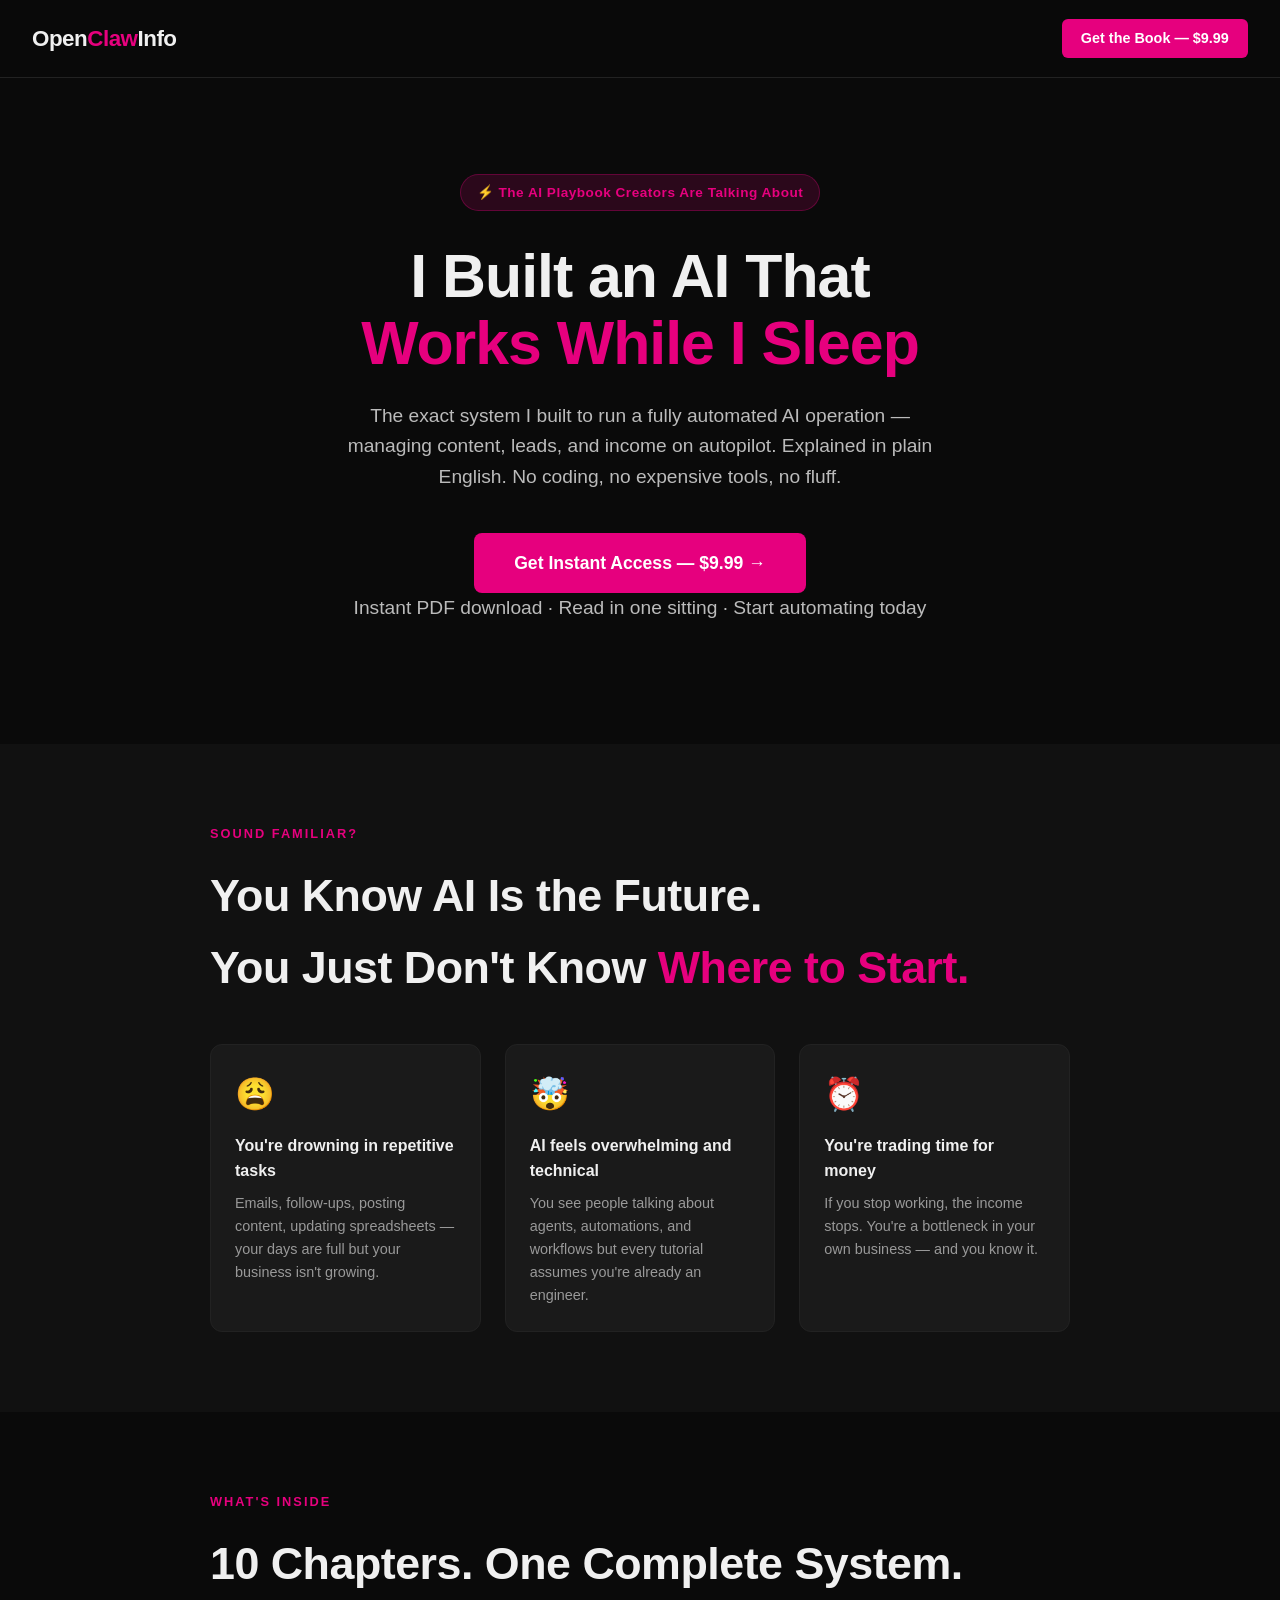
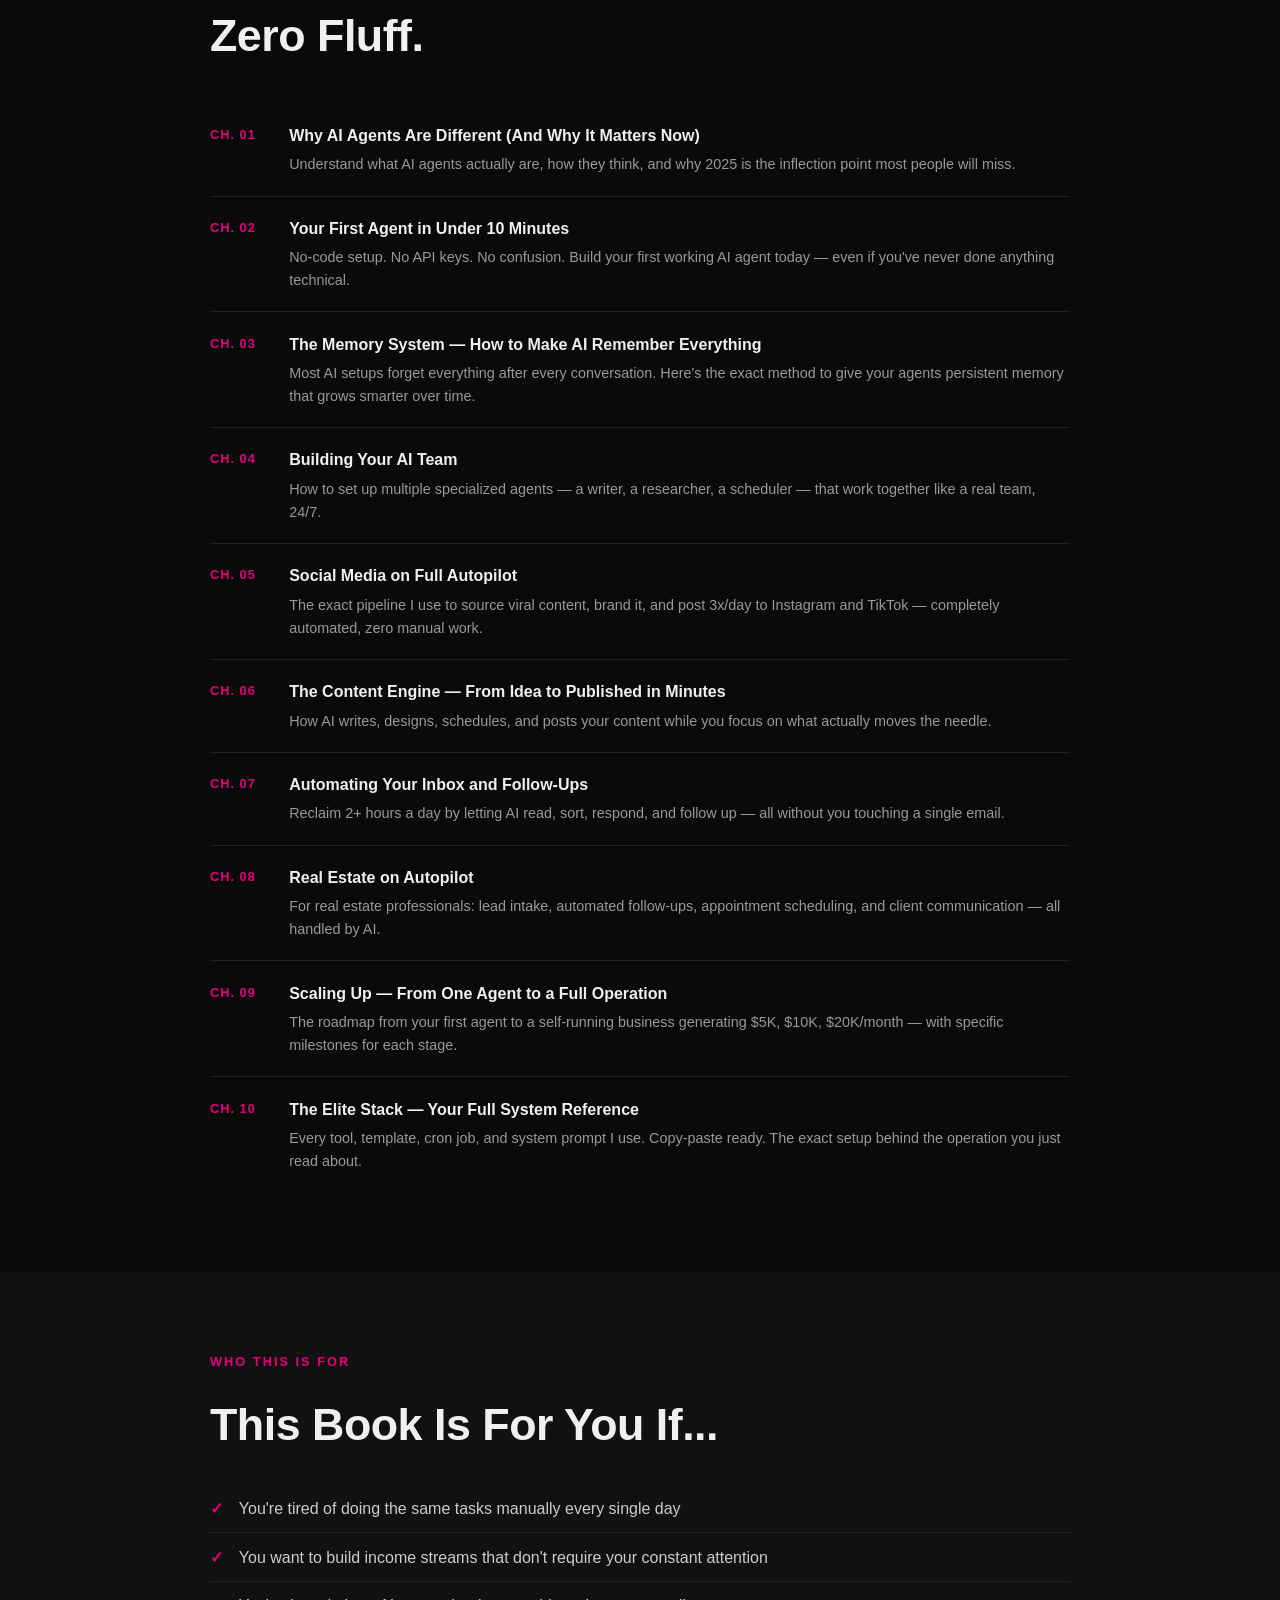
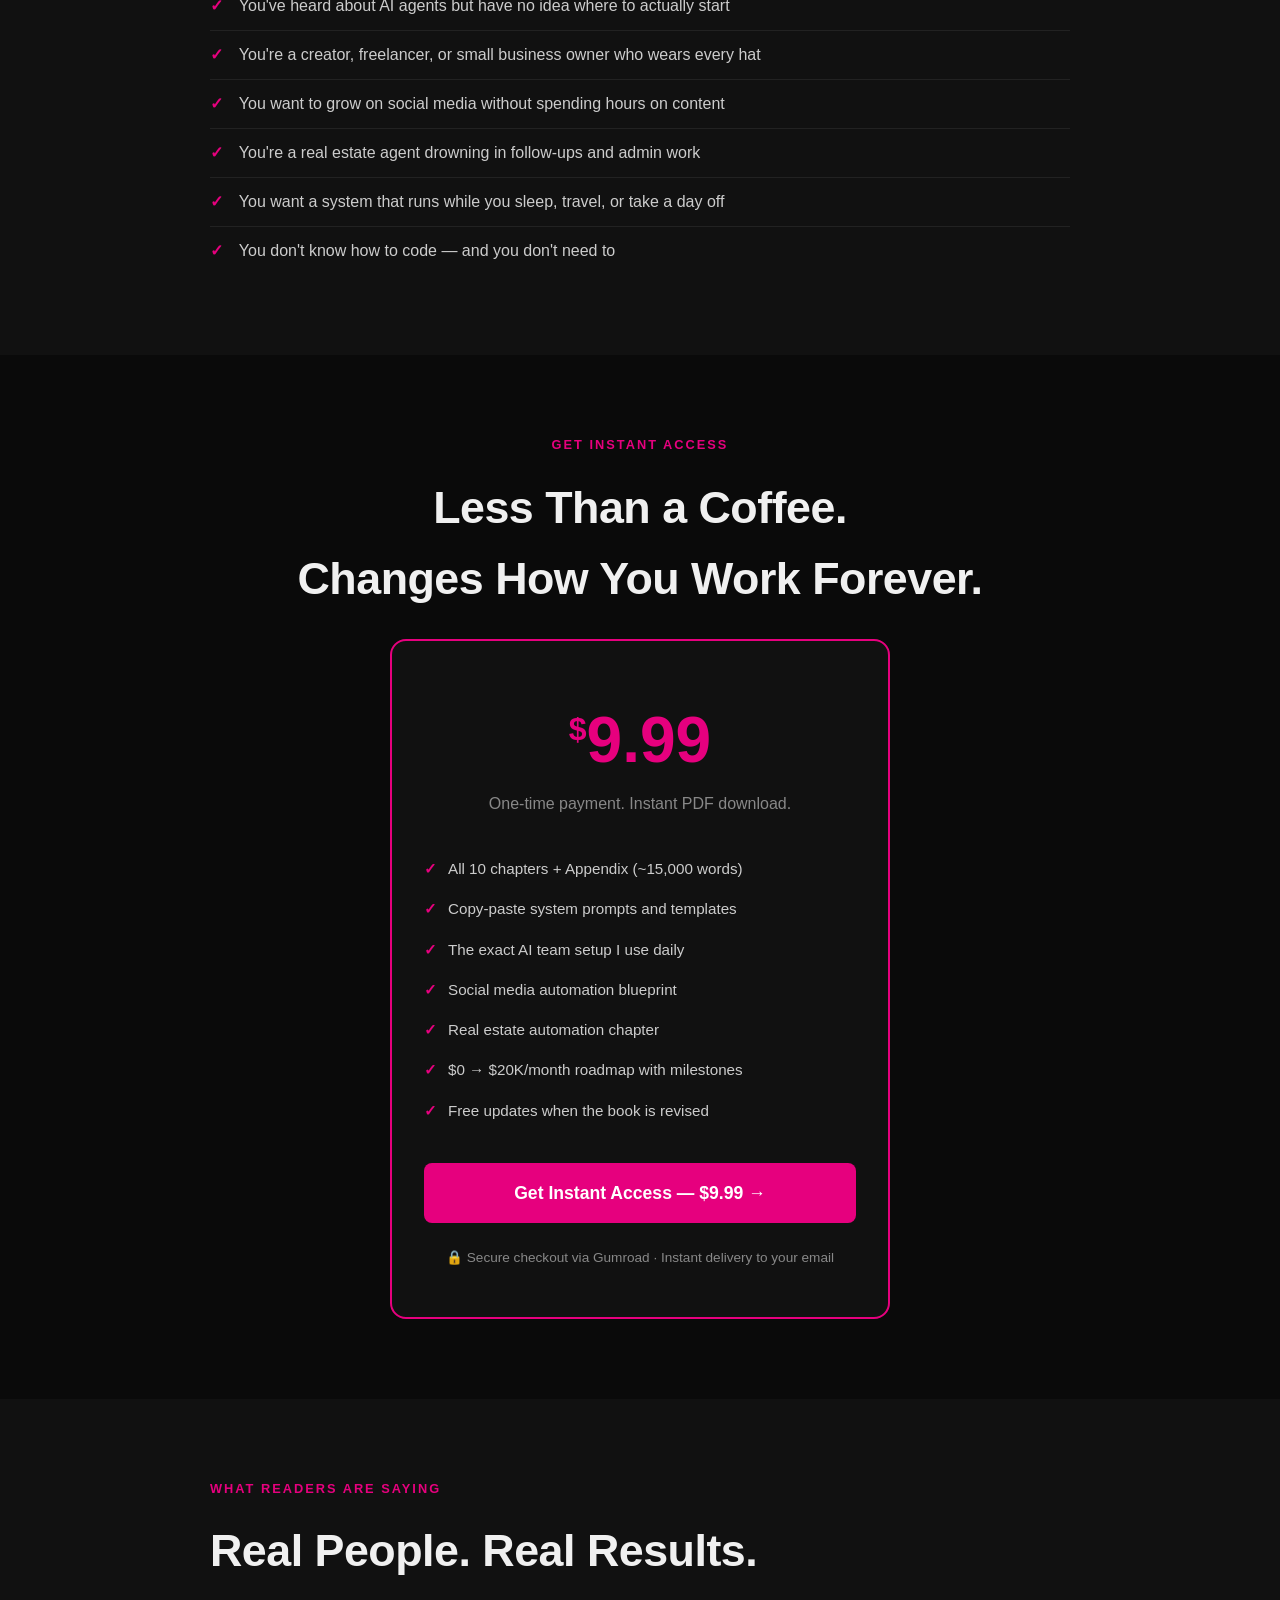
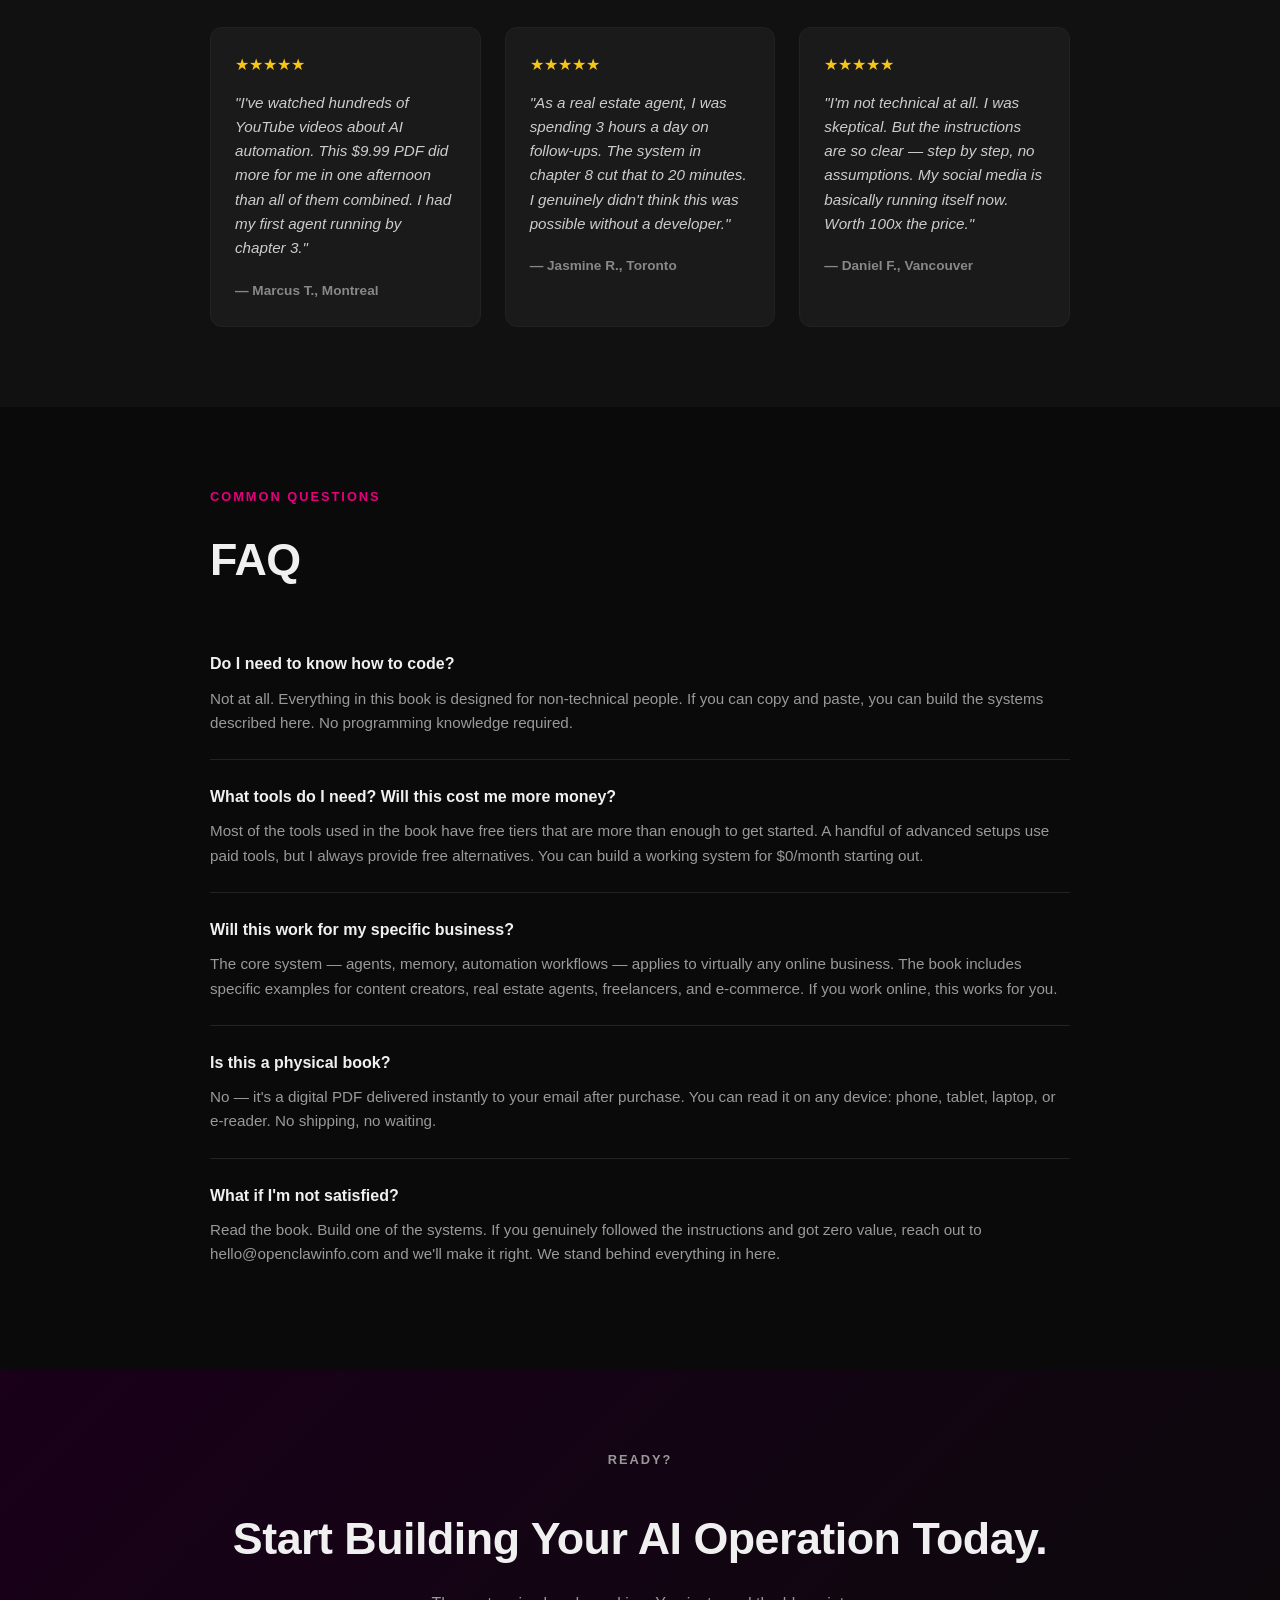
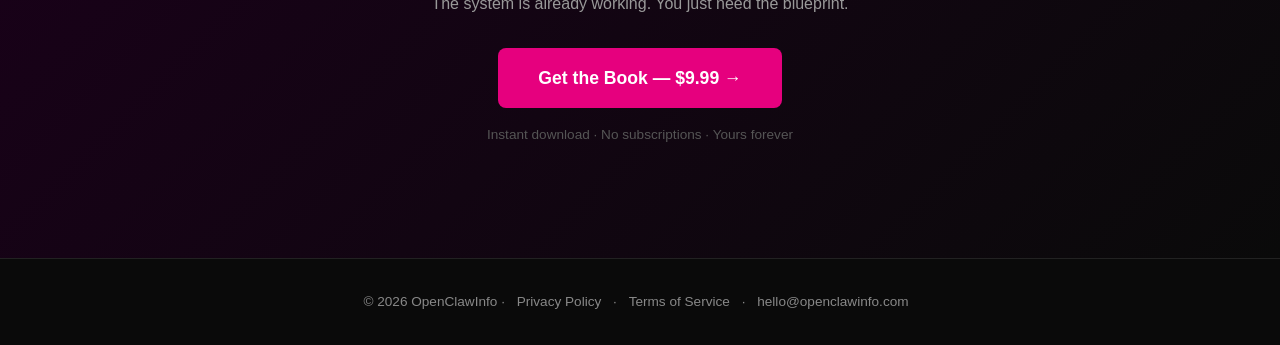
==== index.html @ 5b7d2b3d "Initial website launch — openclawinfo.app" ====
<!DOCTYPE html>
<html lang="en">
<head>
  <meta charset="UTF-8">
  <meta name="viewport" content="width=device-width, initial-scale=1.0">
  <title>I Built an AI That Works While I Sleep | OpenClawInfo</title>
  <meta name="description" content="The exact AI automation system I use to run a fully autonomous operation — explained in plain English. No coding required. $9.99.">
  <link rel="stylesheet" href="styles.css">
</head>
<body>

<!-- NAV -->
<nav>
  <div class="logo">Open<span>Claw</span>Info</div>
  <a href="https://openclawinfo.gumroad.com/l/aibook" class="nav-cta">Get the Book — $9.99</a>
</nav>

<!-- HERO -->
<section class="hero" style="padding-top:6rem;padding-bottom:5rem;max-width:800px;margin:0 auto;text-align:center;">
  <div class="hero-badge">⚡ The AI Playbook Creators Are Talking About</div>
  <h1>I Built an AI That<br><em>Works While I Sleep</em></h1>
  <p>The exact system I built to run a fully automated AI operation — managing content, leads, and income on autopilot. Explained in plain English. No coding, no expensive tools, no fluff.</p>
  <a href="https://openclawinfo.gumroad.com/l/aibook" class="cta-button">Get Instant Access — $9.99 →</a>
  <p class="hero-sub">Instant PDF download · Read in one sitting · Start automating today</p>
</section>

<!-- PAIN POINTS -->
<section class="pain">
  <div class="container">
    <p class="section-label">Sound Familiar?</p>
    <h2>You Know AI Is the Future.<br>You Just Don't Know <em style="color:var(--magenta);font-style:normal;">Where to Start.</em></h2>
    <div class="pain-grid">
      <div class="pain-card">
        <div class="icon">😩</div>
        <h3>You're drowning in repetitive tasks</h3>
        <p>Emails, follow-ups, posting content, updating spreadsheets — your days are full but your business isn't growing.</p>
      </div>
      <div class="pain-card">
        <div class="icon">🤯</div>
        <h3>AI feels overwhelming and technical</h3>
        <p>You see people talking about agents, automations, and workflows but every tutorial assumes you're already an engineer.</p>
      </div>
      <div class="pain-card">
        <div class="icon">⏰</div>
        <h3>You're trading time for money</h3>
        <p>If you stop working, the income stops. You're a bottleneck in your own business — and you know it.</p>
      </div>
    </div>
  </div>
</section>

<!-- WHAT'S INSIDE -->
<section>
  <div class="container">
    <p class="section-label">What's Inside</p>
    <h2>10 Chapters. One Complete System.<br>Zero Fluff.</h2>
    <div class="chapters-list">
      <div class="chapter">
        <span class="chapter-num">CH. 01</span>
        <div>
          <h3>Why AI Agents Are Different (And Why It Matters Now)</h3>
          <p>Understand what AI agents actually are, how they think, and why 2025 is the inflection point most people will miss.</p>
        </div>
      </div>
      <div class="chapter">
        <span class="chapter-num">CH. 02</span>
        <div>
          <h3>Your First Agent in Under 10 Minutes</h3>
          <p>No-code setup. No API keys. No confusion. Build your first working AI agent today — even if you've never done anything technical.</p>
        </div>
      </div>
      <div class="chapter">
        <span class="chapter-num">CH. 03</span>
        <div>
          <h3>The Memory System — How to Make AI Remember Everything</h3>
          <p>Most AI setups forget everything after every conversation. Here's the exact method to give your agents persistent memory that grows smarter over time.</p>
        </div>
      </div>
      <div class="chapter">
        <span class="chapter-num">CH. 04</span>
        <div>
          <h3>Building Your AI Team</h3>
          <p>How to set up multiple specialized agents — a writer, a researcher, a scheduler — that work together like a real team, 24/7.</p>
        </div>
      </div>
      <div class="chapter">
        <span class="chapter-num">CH. 05</span>
        <div>
          <h3>Social Media on Full Autopilot</h3>
          <p>The exact pipeline I use to source viral content, brand it, and post 3x/day to Instagram and TikTok — completely automated, zero manual work.</p>
        </div>
      </div>
      <div class="chapter">
        <span class="chapter-num">CH. 06</span>
        <div>
          <h3>The Content Engine — From Idea to Published in Minutes</h3>
          <p>How AI writes, designs, schedules, and posts your content while you focus on what actually moves the needle.</p>
        </div>
      </div>
      <div class="chapter">
        <span class="chapter-num">CH. 07</span>
        <div>
          <h3>Automating Your Inbox and Follow-Ups</h3>
          <p>Reclaim 2+ hours a day by letting AI read, sort, respond, and follow up — all without you touching a single email.</p>
        </div>
      </div>
      <div class="chapter">
        <span class="chapter-num">CH. 08</span>
        <div>
          <h3>Real Estate on Autopilot</h3>
          <p>For real estate professionals: lead intake, automated follow-ups, appointment scheduling, and client communication — all handled by AI.</p>
        </div>
      </div>
      <div class="chapter">
        <span class="chapter-num">CH. 09</span>
        <div>
          <h3>Scaling Up — From One Agent to a Full Operation</h3>
          <p>The roadmap from your first agent to a self-running business generating $5K, $10K, $20K/month — with specific milestones for each stage.</p>
        </div>
      </div>
      <div class="chapter">
        <span class="chapter-num">CH. 10</span>
        <div>
          <h3>The Elite Stack — Your Full System Reference</h3>
          <p>Every tool, template, cron job, and system prompt I use. Copy-paste ready. The exact setup behind the operation you just read about.</p>
        </div>
      </div>
    </div>
  </div>
</section>

<!-- FOR WHO -->
<section class="for-who">
  <div class="container">
    <p class="section-label">Who This Is For</p>
    <h2>This Book Is For You If...</h2>
    <ul class="for-list">
      <li>You're tired of doing the same tasks manually every single day</li>
      <li>You want to build income streams that don't require your constant attention</li>
      <li>You've heard about AI agents but have no idea where to actually start</li>
      <li>You're a creator, freelancer, or small business owner who wears every hat</li>
      <li>You want to grow on social media without spending hours on content</li>
      <li>You're a real estate agent drowning in follow-ups and admin work</li>
      <li>You want a system that runs while you sleep, travel, or take a day off</li>
      <li>You don't know how to code — and you don't need to</li>
    </ul>
  </div>
</section>

<!-- PRICING -->
<section class="pricing">
  <div class="container">
    <p class="section-label">Get Instant Access</p>
    <h2>Less Than a Coffee.<br>Changes How You Work Forever.</h2>
    <div class="price-card">
      <div class="price-tag"><sup>$</sup>9.99</div>
      <p class="price-sub">One-time payment. Instant PDF download.</p>
      <ul class="price-includes">
        <li>All 10 chapters + Appendix (~15,000 words)</li>
        <li>Copy-paste system prompts and templates</li>
        <li>The exact AI team setup I use daily</li>
        <li>Social media automation blueprint</li>
        <li>Real estate automation chapter</li>
        <li>$0 → $20K/month roadmap with milestones</li>
        <li>Free updates when the book is revised</li>
      </ul>
      <a href="https://openclawinfo.gumroad.com/l/aibook" class="cta-button" style="display:block;width:100%;text-align:center;">Get Instant Access — $9.99 →</a>
      <p class="guarantee">🔒 Secure checkout via Gumroad · Instant delivery to your email</p>
    </div>
  </div>
</section>

<!-- TESTIMONIALS -->
<section class="testimonials">
  <div class="container">
    <p class="section-label">What Readers Are Saying</p>
    <h2>Real People. Real Results.</h2>
    <div class="testimonials-grid">
      <div class="testimonial">
        <div class="stars">★★★★★</div>
        <blockquote>"I've watched hundreds of YouTube videos about AI automation. This $9.99 PDF did more for me in one afternoon than all of them combined. I had my first agent running by chapter 3."</blockquote>
        <cite>— Marcus T., Montreal</cite>
      </div>
      <div class="testimonial">
        <div class="stars">★★★★★</div>
        <blockquote>"As a real estate agent, I was spending 3 hours a day on follow-ups. The system in chapter 8 cut that to 20 minutes. I genuinely didn't think this was possible without a developer."</blockquote>
        <cite>— Jasmine R., Toronto</cite>
      </div>
      <div class="testimonial">
        <div class="stars">★★★★★</div>
        <blockquote>"I'm not technical at all. I was skeptical. But the instructions are so clear — step by step, no assumptions. My social media is basically running itself now. Worth 100x the price."</blockquote>
        <cite>— Daniel F., Vancouver</cite>
      </div>
    </div>
  </div>
</section>

<!-- FAQ -->
<section>
  <div class="container">
    <p class="section-label">Common Questions</p>
    <h2>FAQ</h2>
    <div class="faq-list">
      <div class="faq-item">
        <h3>Do I need to know how to code?</h3>
        <p>Not at all. Everything in this book is designed for non-technical people. If you can copy and paste, you can build the systems described here. No programming knowledge required.</p>
      </div>
      <div class="faq-item">
        <h3>What tools do I need? Will this cost me more money?</h3>
        <p>Most of the tools used in the book have free tiers that are more than enough to get started. A handful of advanced setups use paid tools, but I always provide free alternatives. You can build a working system for $0/month starting out.</p>
      </div>
      <div class="faq-item">
        <h3>Will this work for my specific business?</h3>
        <p>The core system — agents, memory, automation workflows — applies to virtually any online business. The book includes specific examples for content creators, real estate agents, freelancers, and e-commerce. If you work online, this works for you.</p>
      </div>
      <div class="faq-item">
        <h3>Is this a physical book?</h3>
        <p>No — it's a digital PDF delivered instantly to your email after purchase. You can read it on any device: phone, tablet, laptop, or e-reader. No shipping, no waiting.</p>
      </div>
      <div class="faq-item">
        <h3>What if I'm not satisfied?</h3>
        <p>Read the book. Build one of the systems. If you genuinely followed the instructions and got zero value, reach out to hello@openclawinfo.com and we'll make it right. We stand behind everything in here.</p>
      </div>
    </div>
  </div>
</section>

<!-- CTA BOTTOM -->
<section class="cta-bottom">
  <div class="container">
    <p class="section-label">Ready?</p>
    <h2>Start Building Your AI Operation Today.</h2>
    <p>The system is already working. You just need the blueprint.</p>
    <a href="https://openclawinfo.gumroad.com/l/aibook" class="cta-button">Get the Book — $9.99 →</a>
    <p style="margin-top:1rem;font-size:0.85rem;color:#555;">Instant download · No subscriptions · Yours forever</p>
  </div>
</section>

<!-- FOOTER -->
<footer>
  <p>© 2026 OpenClawInfo · <a href="privacy.html">Privacy Policy</a> · <a href="terms.html">Terms of Service</a> · <a href="mailto:hello@openclawinfo.com">hello@openclawinfo.com</a></p>
</footer>

</body>
</html>
---- styles.css ----
* { margin: 0; padding: 0; box-sizing: border-box; }

:root {
  --magenta: #E6007E;
  --magenta-dark: #c0006a;
  --bg: #0a0a0a;
  --bg2: #111111;
  --bg3: #1a1a1a;
  --text: #f0f0f0;
  --muted: #888;
  --border: #222;
}

body {
  font-family: -apple-system, BlinkMacSystemFont, 'Inter', 'Segoe UI', sans-serif;
  background: var(--bg);
  color: var(--text);
  line-height: 1.6;
}

a { color: var(--magenta); text-decoration: none; }
a:hover { text-decoration: underline; }

/* NAV */
nav {
  display: flex;
  align-items: center;
  justify-content: space-between;
  padding: 1.2rem 2rem;
  border-bottom: 1px solid var(--border);
  position: sticky;
  top: 0;
  background: rgba(10,10,10,0.95);
  backdrop-filter: blur(10px);
  z-index: 100;
}
.logo { font-size: 1.4rem; font-weight: 800; color: var(--text); letter-spacing: -0.5px; }
.logo span { color: var(--magenta); }
.nav-cta {
  background: var(--magenta);
  color: white;
  padding: 0.5rem 1.2rem;
  border-radius: 6px;
  font-weight: 600;
  font-size: 0.9rem;
}
.nav-cta:hover { background: var(--magenta-dark); text-decoration: none; }

/* HERO */
.hero {
  text-align: center;
  padding: 6rem 2rem 5rem;
  max-width: 800px;
  margin: 0 auto;
}
.hero-badge {
  display: inline-block;
  background: rgba(230,0,126,0.15);
  border: 1px solid rgba(230,0,126,0.3);
  color: var(--magenta);
  padding: 0.4rem 1rem;
  border-radius: 100px;
  font-size: 0.85rem;
  font-weight: 600;
  margin-bottom: 2rem;
  letter-spacing: 0.5px;
}
.hero h1 {
  font-size: clamp(2.2rem, 5vw, 3.8rem);
  font-weight: 900;
  line-height: 1.1;
  margin-bottom: 1.5rem;
  letter-spacing: -1px;
}
.hero h1 em { color: var(--magenta); font-style: normal; }
.hero p {
  font-size: 1.2rem;
  color: #bbb;
  max-width: 600px;
  margin: 0 auto 2.5rem;
}
.cta-button {
  display: inline-block;
  background: var(--magenta);
  color: white;
  padding: 1rem 2.5rem;
  border-radius: 8px;
  font-size: 1.1rem;
  font-weight: 700;
  transition: background 0.2s, transform 0.1s;
}
.cta-button:hover { background: var(--magenta-dark); text-decoration: none; transform: translateY(-1px); }
.hero-sub { margin-top: 1rem; font-size: 0.85rem; color: var(--muted); }

/* SECTIONS */
section { padding: 5rem 2rem; }
.container { max-width: 860px; margin: 0 auto; }
.section-label {
  font-size: 0.8rem;
  font-weight: 700;
  letter-spacing: 2px;
  text-transform: uppercase;
  color: var(--magenta);
  margin-bottom: 1rem;
}
h2 {
  font-size: clamp(1.8rem, 4vw, 2.8rem);
  font-weight: 800;
  letter-spacing: -0.5px;
  margin-bottom: 1.5rem;
}
.muted { color: #999; }

/* PAIN POINTS */
.pain { background: var(--bg2); }
.pain-grid {
  display: grid;
  grid-template-columns: repeat(auto-fit, minmax(240px, 1fr));
  gap: 1.5rem;
  margin-top: 2.5rem;
}
.pain-card {
  background: var(--bg3);
  border: 1px solid var(--border);
  border-radius: 12px;
  padding: 1.5rem;
}
.pain-card .icon { font-size: 2rem; margin-bottom: 0.8rem; }
.pain-card h3 { font-size: 1rem; font-weight: 700; margin-bottom: 0.5rem; }
.pain-card p { font-size: 0.9rem; color: #999; }

/* CHAPTERS */
.chapters-list { margin-top: 2rem; }
.chapter {
  display: flex;
  gap: 1.2rem;
  padding: 1.2rem 0;
  border-bottom: 1px solid var(--border);
  align-items: flex-start;
}
.chapter:last-child { border-bottom: none; }
.chapter-num {
  font-size: 0.8rem;
  font-weight: 800;
  color: var(--magenta);
  min-width: 60px;
  padding-top: 2px;
  letter-spacing: 1px;
}
.chapter h3 { font-size: 1rem; font-weight: 700; margin-bottom: 0.3rem; }
.chapter p { font-size: 0.9rem; color: #999; }

/* FOR WHO */
.for-who { background: var(--bg2); }
.for-list { list-style: none; margin-top: 1.5rem; }
.for-list li {
  padding: 0.7rem 0;
  padding-left: 1.8rem;
  position: relative;
  color: #ccc;
  border-bottom: 1px solid var(--border);
}
.for-list li:last-child { border-bottom: none; }
.for-list li::before {
  content: "✓";
  position: absolute;
  left: 0;
  color: var(--magenta);
  font-weight: 800;
}

/* PRICING */
.pricing { text-align: center; }
.price-card {
  background: var(--bg2);
  border: 2px solid var(--magenta);
  border-radius: 16px;
  padding: 3rem 2rem;
  max-width: 500px;
  margin: 0 auto;
}
.price-tag { font-size: 4rem; font-weight: 900; color: var(--magenta); }
.price-tag sup { font-size: 2rem; vertical-align: super; }
.price-sub { color: var(--muted); margin-bottom: 2rem; }
.price-includes { list-style: none; margin-bottom: 2rem; text-align: left; }
.price-includes li {
  padding: 0.5rem 0;
  padding-left: 1.5rem;
  position: relative;
  color: #ccc;
  font-size: 0.95rem;
}
.price-includes li::before { content: "✓"; position: absolute; left: 0; color: var(--magenta); font-weight: 800; }
.guarantee { margin-top: 1.5rem; font-size: 0.85rem; color: var(--muted); }

/* TESTIMONIALS */
.testimonials { background: var(--bg2); }
.testimonials-grid {
  display: grid;
  grid-template-columns: repeat(auto-fit, minmax(240px, 1fr));
  gap: 1.5rem;
  margin-top: 2.5rem;
}
.testimonial {
  background: var(--bg3);
  border: 1px solid var(--border);
  border-radius: 12px;
  padding: 1.5rem;
}
.stars { color: #f5c518; margin-bottom: 0.8rem; font-size: 1rem; }
.testimonial blockquote { font-size: 0.95rem; color: #ccc; margin-bottom: 1rem; font-style: italic; }
.testimonial cite { font-size: 0.85rem; color: var(--muted); font-style: normal; font-weight: 600; }

/* FAQ */
.faq-list { margin-top: 2rem; }
.faq-item { border-bottom: 1px solid var(--border); padding: 1.5rem 0; }
.faq-item:last-child { border-bottom: none; }
.faq-item h3 { font-size: 1rem; font-weight: 700; margin-bottom: 0.6rem; }
.faq-item p { font-size: 0.95rem; color: #999; }

/* CTA BOTTOM */
.cta-bottom { text-align: center; background: linear-gradient(135deg, #1a001a 0%, #0a0a0a 100%); }
.cta-bottom h2 { margin-bottom: 1rem; }
.cta-bottom p { color: #999; margin-bottom: 2rem; }

/* FOOTER */
footer {
  background: var(--bg);
  border-top: 1px solid var(--border);
  padding: 2rem;
  text-align: center;
  font-size: 0.85rem;
  color: var(--muted);
}
footer a { color: var(--muted); margin: 0 0.5rem; }
footer a:hover { color: var(--magenta); }

/* POLICY PAGES */
.policy-content {
  max-width: 760px;
  margin: 0 auto;
  padding: 4rem 2rem;
}
.policy-content h1 { font-size: 2rem; margin-bottom: 0.5rem; }
.policy-content .date { color: var(--muted); margin-bottom: 3rem; }
.policy-content h2 { font-size: 1.2rem; margin: 2rem 0 0.8rem; }
.policy-content p, .policy-content li { color: #bbb; margin-bottom: 0.8rem; font-size: 0.95rem; }
.policy-content ul { padding-left: 1.5rem; }

/* RESPONSIVE */
@media (max-width: 600px) {
  nav { padding: 1rem; }
  .hero { padding: 4rem 1.5rem 3rem; }
  section { padding: 3.5rem 1.5rem; }
  .price-tag { font-size: 3rem; }
}
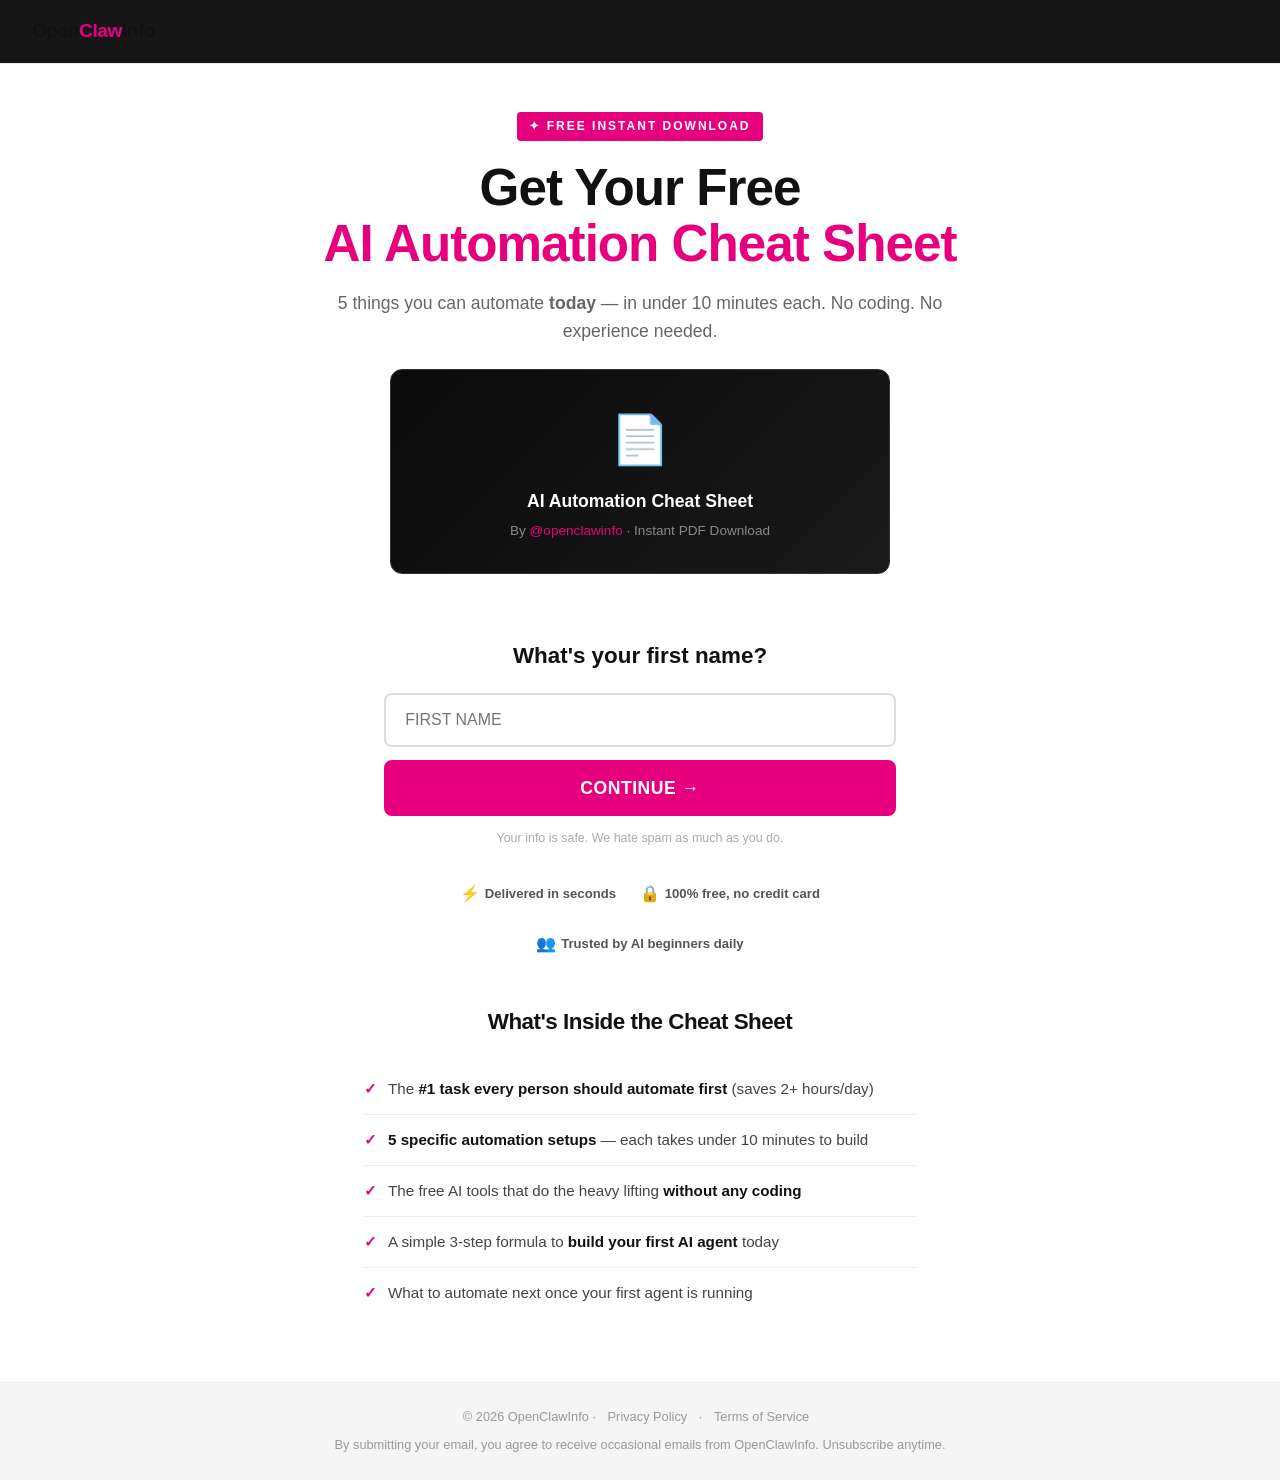
==== commit 9317e5b0: "Add lead funnel: free cheat sheet → upsell to .99 book" ====
--- a/index.html
+++ b/index.html
@@ -3,243 +3,172 @@
 <head>
   <meta charset="UTF-8">
   <meta name="viewport" content="width=device-width, initial-scale=1.0">
-  <title>I Built an AI That Works While I Sleep | OpenClawInfo</title>
-  <meta name="description" content="The exact AI automation system I use to run a fully autonomous operation — explained in plain English. No coding required. $9.99.">
+  <title>Get Your Free AI Automation Cheat Sheet | OpenClawInfo</title>
+  <meta name="description" content="5 things you can automate today in under 10 minutes each. Free instant download.">
   <link rel="stylesheet" href="styles.css">
+  <style>
+    body { background: #fff; color: #111; font-family: -apple-system, BlinkMacSystemFont, 'Inter', sans-serif; }
+    .funnel-nav { padding: 1rem 2rem; border-bottom: 1px solid #eee; text-align: center; }
+    .funnel-nav .logo { font-size: 1.2rem; font-weight: 800; color: #111; letter-spacing: -0.5px; }
+    .funnel-nav .logo span { color: #E6007E; }
+
+    .funnel-hero { text-align: center; padding: 3rem 1.5rem 1rem; max-width: 700px; margin: 0 auto; }
+    .free-badge { display: inline-block; background: #E6007E; color: white; font-size: 0.75rem; font-weight: 800; letter-spacing: 2px; padding: 0.3rem 0.8rem; border-radius: 4px; margin-bottom: 1.2rem; text-transform: uppercase; }
+    .funnel-hero h1 { font-size: clamp(2rem, 5vw, 3.2rem); font-weight: 900; line-height: 1.1; letter-spacing: -1px; margin-bottom: 1rem; color: #111; }
+    .funnel-hero h1 em { color: #E6007E; font-style: normal; }
+    .product-preview { margin: 1.5rem auto; max-width: 500px; }
+    .product-img { background: linear-gradient(135deg, #0a0a0a 0%, #1a1a1a 100%); border-radius: 12px; padding: 2rem; text-align: center; border: 1px solid #333; }
+    .product-img .doc-icon { font-size: 3rem; margin-bottom: 0.5rem; }
+    .product-img h3 { color: #fff; font-size: 1.1rem; font-weight: 800; margin-bottom: 0.3rem; }
+    .product-img p { color: #888; font-size: 0.85rem; }
+    .product-img .magenta { color: #E6007E; }
+
+    /* FORM */
+    .funnel-form { max-width: 560px; margin: 1.5rem auto 0; padding: 0 1.5rem; }
+    .step { display: none; }
+    .step.active { display: block; }
+    .step-label { font-size: 1.4rem; font-weight: 700; text-align: center; margin-bottom: 1.2rem; color: #111; }
+    .step-label strong { color: #111; }
+    .form-input {
+      width: 100%; padding: 1rem 1.2rem; font-size: 1rem; border: 2px solid #ddd;
+      border-radius: 8px; outline: none; box-sizing: border-box; margin-bottom: 0.8rem;
+      transition: border-color 0.2s; font-family: inherit;
+    }
+    .form-input:focus { border-color: #E6007E; }
+    .form-btn {
+      width: 100%; padding: 1.1rem; background: #E6007E; color: white; font-size: 1.1rem;
+      font-weight: 800; border: none; border-radius: 8px; cursor: pointer; letter-spacing: 0.5px;
+      text-transform: uppercase; transition: background 0.2s, transform 0.1s;
+    }
+    .form-btn:hover { background: #c0006a; transform: translateY(-1px); }
+    .form-sub { text-align: center; font-size: 0.78rem; color: #aaa; margin-top: 0.8rem; }
+
+    /* SOCIAL PROOF BELOW FORM */
+    .trust-row { display: flex; justify-content: center; gap: 1.5rem; margin: 2rem auto 0; flex-wrap: wrap; max-width: 500px; padding: 0 1.5rem; }
+    .trust-item { font-size: 0.82rem; font-weight: 600; color: #555; display: flex; align-items: center; gap: 0.3rem; }
+    .trust-item .icon { font-size: 1rem; }
+
+    /* WHAT'S INSIDE TEASER */
+    .teaser { max-width: 600px; margin: 3rem auto 0; padding: 0 1.5rem 4rem; }
+    .teaser h2 { font-size: 1.4rem; font-weight: 800; text-align: center; margin-bottom: 1.5rem; }
+    .teaser-list { list-style: none; padding: 0; }
+    .teaser-list li { padding: 0.8rem 0; border-bottom: 1px solid #eee; font-size: 0.95rem; color: #444; padding-left: 1.5rem; position: relative; }
+    .teaser-list li:last-child { border-bottom: none; }
+    .teaser-list li::before { content: "✓"; position: absolute; left: 0; color: #E6007E; font-weight: 800; }
+    .teaser-list li strong { color: #111; }
+
+    footer { background: #f5f5f5; padding: 1.5rem; text-align: center; font-size: 0.8rem; color: #999; border-top: 1px solid #eee; }
+    footer a { color: #999; margin: 0 0.5rem; }
+  </style>
 </head>
 <body>
 
-<!-- NAV -->
-<nav>
+<nav class="funnel-nav">
   <div class="logo">Open<span>Claw</span>Info</div>
-  <a href="https://openclawinfo.gumroad.com/l/aibook" class="nav-cta">Get the Book — $9.99</a>
 </nav>
 
-<!-- HERO -->
-<section class="hero" style="padding-top:6rem;padding-bottom:5rem;max-width:800px;margin:0 auto;text-align:center;">
-  <div class="hero-badge">⚡ The AI Playbook Creators Are Talking About</div>
-  <h1>I Built an AI That<br><em>Works While I Sleep</em></h1>
-  <p>The exact system I built to run a fully automated AI operation — managing content, leads, and income on autopilot. Explained in plain English. No coding, no expensive tools, no fluff.</p>
-  <a href="https://openclawinfo.gumroad.com/l/aibook" class="cta-button">Get Instant Access — $9.99 →</a>
-  <p class="hero-sub">Instant PDF download · Read in one sitting · Start automating today</p>
-</section>
+<div class="funnel-hero">
+  <div class="free-badge">✦ Free Instant Download</div>
+  <h1>Get Your Free<br><em>AI Automation Cheat Sheet</em></h1>
+  <p style="font-size:1.1rem;color:#666;margin-bottom:1.5rem;">5 things you can automate <strong>today</strong> — in under 10 minutes each. No coding. No experience needed.</p>
 
-<!-- PAIN POINTS -->
-<section class="pain">
-  <div class="container">
-    <p class="section-label">Sound Familiar?</p>
-    <h2>You Know AI Is the Future.<br>You Just Don't Know <em style="color:var(--magenta);font-style:normal;">Where to Start.</em></h2>
-    <div class="pain-grid">
-      <div class="pain-card">
-        <div class="icon">😩</div>
-        <h3>You're drowning in repetitive tasks</h3>
-        <p>Emails, follow-ups, posting content, updating spreadsheets — your days are full but your business isn't growing.</p>
-      </div>
-      <div class="pain-card">
-        <div class="icon">🤯</div>
-        <h3>AI feels overwhelming and technical</h3>
-        <p>You see people talking about agents, automations, and workflows but every tutorial assumes you're already an engineer.</p>
-      </div>
-      <div class="pain-card">
-        <div class="icon">⏰</div>
-        <h3>You're trading time for money</h3>
-        <p>If you stop working, the income stops. You're a bottleneck in your own business — and you know it.</p>
-      </div>
+  <div class="product-preview">
+    <div class="product-img">
+      <div class="doc-icon">📄</div>
+      <h3>AI Automation Cheat Sheet</h3>
+      <p>By <span class="magenta">@openclawinfo</span> · Instant PDF Download</p>
     </div>
   </div>
-</section>
+</div>
 
-<!-- WHAT'S INSIDE -->
-<section>
-  <div class="container">
-    <p class="section-label">What's Inside</p>
-    <h2>10 Chapters. One Complete System.<br>Zero Fluff.</h2>
-    <div class="chapters-list">
-      <div class="chapter">
-        <span class="chapter-num">CH. 01</span>
-        <div>
-          <h3>Why AI Agents Are Different (And Why It Matters Now)</h3>
-          <p>Understand what AI agents actually are, how they think, and why 2025 is the inflection point most people will miss.</p>
-        </div>
-      </div>
-      <div class="chapter">
-        <span class="chapter-num">CH. 02</span>
-        <div>
-          <h3>Your First Agent in Under 10 Minutes</h3>
-          <p>No-code setup. No API keys. No confusion. Build your first working AI agent today — even if you've never done anything technical.</p>
-        </div>
-      </div>
-      <div class="chapter">
-        <span class="chapter-num">CH. 03</span>
-        <div>
-          <h3>The Memory System — How to Make AI Remember Everything</h3>
-          <p>Most AI setups forget everything after every conversation. Here's the exact method to give your agents persistent memory that grows smarter over time.</p>
-        </div>
-      </div>
-      <div class="chapter">
-        <span class="chapter-num">CH. 04</span>
-        <div>
-          <h3>Building Your AI Team</h3>
-          <p>How to set up multiple specialized agents — a writer, a researcher, a scheduler — that work together like a real team, 24/7.</p>
-        </div>
-      </div>
-      <div class="chapter">
-        <span class="chapter-num">CH. 05</span>
-        <div>
-          <h3>Social Media on Full Autopilot</h3>
-          <p>The exact pipeline I use to source viral content, brand it, and post 3x/day to Instagram and TikTok — completely automated, zero manual work.</p>
-        </div>
-      </div>
-      <div class="chapter">
-        <span class="chapter-num">CH. 06</span>
-        <div>
-          <h3>The Content Engine — From Idea to Published in Minutes</h3>
-          <p>How AI writes, designs, schedules, and posts your content while you focus on what actually moves the needle.</p>
-        </div>
-      </div>
-      <div class="chapter">
-        <span class="chapter-num">CH. 07</span>
-        <div>
-          <h3>Automating Your Inbox and Follow-Ups</h3>
-          <p>Reclaim 2+ hours a day by letting AI read, sort, respond, and follow up — all without you touching a single email.</p>
-        </div>
-      </div>
-      <div class="chapter">
-        <span class="chapter-num">CH. 08</span>
-        <div>
-          <h3>Real Estate on Autopilot</h3>
-          <p>For real estate professionals: lead intake, automated follow-ups, appointment scheduling, and client communication — all handled by AI.</p>
-        </div>
-      </div>
-      <div class="chapter">
-        <span class="chapter-num">CH. 09</span>
-        <div>
-          <h3>Scaling Up — From One Agent to a Full Operation</h3>
-          <p>The roadmap from your first agent to a self-running business generating $5K, $10K, $20K/month — with specific milestones for each stage.</p>
-        </div>
-      </div>
-      <div class="chapter">
-        <span class="chapter-num">CH. 10</span>
-        <div>
-          <h3>The Elite Stack — Your Full System Reference</h3>
-          <p>Every tool, template, cron job, and system prompt I use. Copy-paste ready. The exact setup behind the operation you just read about.</p>
-        </div>
-      </div>
-    </div>
+<!-- MULTI-STEP FORM -->
+<div class="funnel-form">
+  <!-- Step 1: Name -->
+  <div class="step active" id="step1">
+    <div class="step-label">What's your <strong>first name?</strong></div>
+    <input type="text" class="form-input" id="firstName" placeholder="FIRST NAME" autocomplete="given-name">
+    <button class="form-btn" onclick="goStep2()">CONTINUE →</button>
+    <p class="form-sub">Your info is safe. We hate spam as much as you do.</p>
   </div>
-</section>
 
-<!-- FOR WHO -->
-<section class="for-who">
-  <div class="container">
-    <p class="section-label">Who This Is For</p>
-    <h2>This Book Is For You If...</h2>
-    <ul class="for-list">
-      <li>You're tired of doing the same tasks manually every single day</li>
-      <li>You want to build income streams that don't require your constant attention</li>
-      <li>You've heard about AI agents but have no idea where to actually start</li>
-      <li>You're a creator, freelancer, or small business owner who wears every hat</li>
-      <li>You want to grow on social media without spending hours on content</li>
-      <li>You're a real estate agent drowning in follow-ups and admin work</li>
-      <li>You want a system that runs while you sleep, travel, or take a day off</li>
-      <li>You don't know how to code — and you don't need to</li>
-    </ul>
+  <!-- Step 2: Email -->
+  <div class="step" id="step2">
+    <div class="step-label" id="emailLabel">Where should I send it, <strong id="nameDisplay"></strong>?</div>
+    <input type="email" class="form-input" id="emailInput" placeholder="YOUR EMAIL ADDRESS" autocomplete="email">
+    <button class="form-btn" onclick="submitForm()">GET MY FREE CHEAT SHEET →</button>
+    <p class="form-sub">✦ Instant delivery to your inbox · No spam, ever · Unsubscribe anytime</p>
   </div>
-</section>
+</div>
 
-<!-- PRICING -->
-<section class="pricing">
-  <div class="container">
-    <p class="section-label">Get Instant Access</p>
-    <h2>Less Than a Coffee.<br>Changes How You Work Forever.</h2>
-    <div class="price-card">
-      <div class="price-tag"><sup>$</sup>9.99</div>
-      <p class="price-sub">One-time payment. Instant PDF download.</p>
-      <ul class="price-includes">
-        <li>All 10 chapters + Appendix (~15,000 words)</li>
-        <li>Copy-paste system prompts and templates</li>
-        <li>The exact AI team setup I use daily</li>
-        <li>Social media automation blueprint</li>
-        <li>Real estate automation chapter</li>
-        <li>$0 → $20K/month roadmap with milestones</li>
-        <li>Free updates when the book is revised</li>
-      </ul>
-      <a href="https://openclawinfo.gumroad.com/l/aibook" class="cta-button" style="display:block;width:100%;text-align:center;">Get Instant Access — $9.99 →</a>
-      <p class="guarantee">🔒 Secure checkout via Gumroad · Instant delivery to your email</p>
-    </div>
-  </div>
-</section>
+<!-- TRUST SIGNALS -->
+<div class="trust-row">
+  <div class="trust-item"><span class="icon">⚡</span> Delivered in seconds</div>
+  <div class="trust-item"><span class="icon">🔒</span> 100% free, no credit card</div>
+  <div class="trust-item"><span class="icon">👥</span> Trusted by AI beginners daily</div>
+</div>
 
-<!-- TESTIMONIALS -->
-<section class="testimonials">
-  <div class="container">
-    <p class="section-label">What Readers Are Saying</p>
-    <h2>Real People. Real Results.</h2>
-    <div class="testimonials-grid">
-      <div class="testimonial">
-        <div class="stars">★★★★★</div>
-        <blockquote>"I've watched hundreds of YouTube videos about AI automation. This $9.99 PDF did more for me in one afternoon than all of them combined. I had my first agent running by chapter 3."</blockquote>
-        <cite>— Marcus T., Montreal</cite>
-      </div>
-      <div class="testimonial">
-        <div class="stars">★★★★★</div>
-        <blockquote>"As a real estate agent, I was spending 3 hours a day on follow-ups. The system in chapter 8 cut that to 20 minutes. I genuinely didn't think this was possible without a developer."</blockquote>
-        <cite>— Jasmine R., Toronto</cite>
-      </div>
-      <div class="testimonial">
-        <div class="stars">★★★★★</div>
-        <blockquote>"I'm not technical at all. I was skeptical. But the instructions are so clear — step by step, no assumptions. My social media is basically running itself now. Worth 100x the price."</blockquote>
-        <cite>— Daniel F., Vancouver</cite>
-      </div>
-    </div>
-  </div>
-</section>
+<!-- WHAT'S INSIDE TEASER -->
+<div class="teaser">
+  <h2>What's Inside the Cheat Sheet</h2>
+  <ul class="teaser-list">
+    <li>The <strong>#1 task every person should automate first</strong> (saves 2+ hours/day)</li>
+    <li><strong>5 specific automation setups</strong> — each takes under 10 minutes to build</li>
+    <li>The free AI tools that do the heavy lifting <strong>without any coding</strong></li>
+    <li>A simple 3-step formula to <strong>build your first AI agent</strong> today</li>
+    <li>What to automate next once your first agent is running</li>
+  </ul>
+</div>
 
-<!-- FAQ -->
-<section>
-  <div class="container">
-    <p class="section-label">Common Questions</p>
-    <h2>FAQ</h2>
-    <div class="faq-list">
-      <div class="faq-item">
-        <h3>Do I need to know how to code?</h3>
-        <p>Not at all. Everything in this book is designed for non-technical people. If you can copy and paste, you can build the systems described here. No programming knowledge required.</p>
-      </div>
-      <div class="faq-item">
-        <h3>What tools do I need? Will this cost me more money?</h3>
-        <p>Most of the tools used in the book have free tiers that are more than enough to get started. A handful of advanced setups use paid tools, but I always provide free alternatives. You can build a working system for $0/month starting out.</p>
-      </div>
-      <div class="faq-item">
-        <h3>Will this work for my specific business?</h3>
-        <p>The core system — agents, memory, automation workflows — applies to virtually any online business. The book includes specific examples for content creators, real estate agents, freelancers, and e-commerce. If you work online, this works for you.</p>
-      </div>
-      <div class="faq-item">
-        <h3>Is this a physical book?</h3>
-        <p>No — it's a digital PDF delivered instantly to your email after purchase. You can read it on any device: phone, tablet, laptop, or e-reader. No shipping, no waiting.</p>
-      </div>
-      <div class="faq-item">
-        <h3>What if I'm not satisfied?</h3>
-        <p>Read the book. Build one of the systems. If you genuinely followed the instructions and got zero value, reach out to hello@openclawinfo.com and we'll make it right. We stand behind everything in here.</p>
-      </div>
-    </div>
-  </div>
-</section>
-
-<!-- CTA BOTTOM -->
-<section class="cta-bottom">
-  <div class="container">
-    <p class="section-label">Ready?</p>
-    <h2>Start Building Your AI Operation Today.</h2>
-    <p>The system is already working. You just need the blueprint.</p>
-    <a href="https://openclawinfo.gumroad.com/l/aibook" class="cta-button">Get the Book — $9.99 →</a>
-    <p style="margin-top:1rem;font-size:0.85rem;color:#555;">Instant download · No subscriptions · Yours forever</p>
-  </div>
-</section>
-
-<!-- FOOTER -->
 <footer>
-  <p>© 2026 OpenClawInfo · <a href="privacy.html">Privacy Policy</a> · <a href="terms.html">Terms of Service</a> · <a href="mailto:hello@openclawinfo.com">hello@openclawinfo.com</a></p>
+  <p>© 2026 OpenClawInfo · <a href="privacy.html">Privacy Policy</a> · <a href="terms.html">Terms of Service</a></p>
+  <p style="margin-top:0.5rem;">By submitting your email, you agree to receive occasional emails from OpenClawInfo. Unsubscribe anytime.</p>
 </footer>
 
+<script>
+  let firstName = '';
+
+  function goStep2() {
+    const nameInput = document.getElementById('firstName');
+    firstName = nameInput.value.trim();
+    if (!firstName) { nameInput.focus(); return; }
+    document.getElementById('step1').classList.remove('active');
+    document.getElementById('step2').classList.add('active');
+    document.getElementById('nameDisplay').textContent = firstName + '?';
+    document.getElementById('emailInput').focus();
+  }
+
+  function submitForm() {
+    const email = document.getElementById('emailInput').value.trim();
+    if (!email || !email.includes('@')) {
+      document.getElementById('emailInput').focus();
+      return;
+    }
+    // Submit to Formspree
+    const btn = document.querySelector('#step2 .form-btn');
+    btn.textContent = 'SENDING...';
+    btn.disabled = true;
+
+    fetch('https://formspree.io/f/REPLACE_WITH_FORMSPREE_ID', {
+      method: 'POST',
+      headers: { 'Content-Type': 'application/json' },
+      body: JSON.stringify({ firstName: firstName, email: email, _next: '/free-download' })
+    })
+    .then(r => {
+      // Redirect to download page regardless
+      window.location.href = '/free-download?name=' + encodeURIComponent(firstName);
+    })
+    .catch(() => {
+      window.location.href = '/free-download?name=' + encodeURIComponent(firstName);
+    });
+  }
+
+  // Allow Enter key
+  document.addEventListener('keydown', function(e) {
+    if (e.key === 'Enter') {
+      if (document.getElementById('step1').classList.contains('active')) goStep2();
+      else submitForm();
+    }
+  });
+</script>
 </body>
 </html>
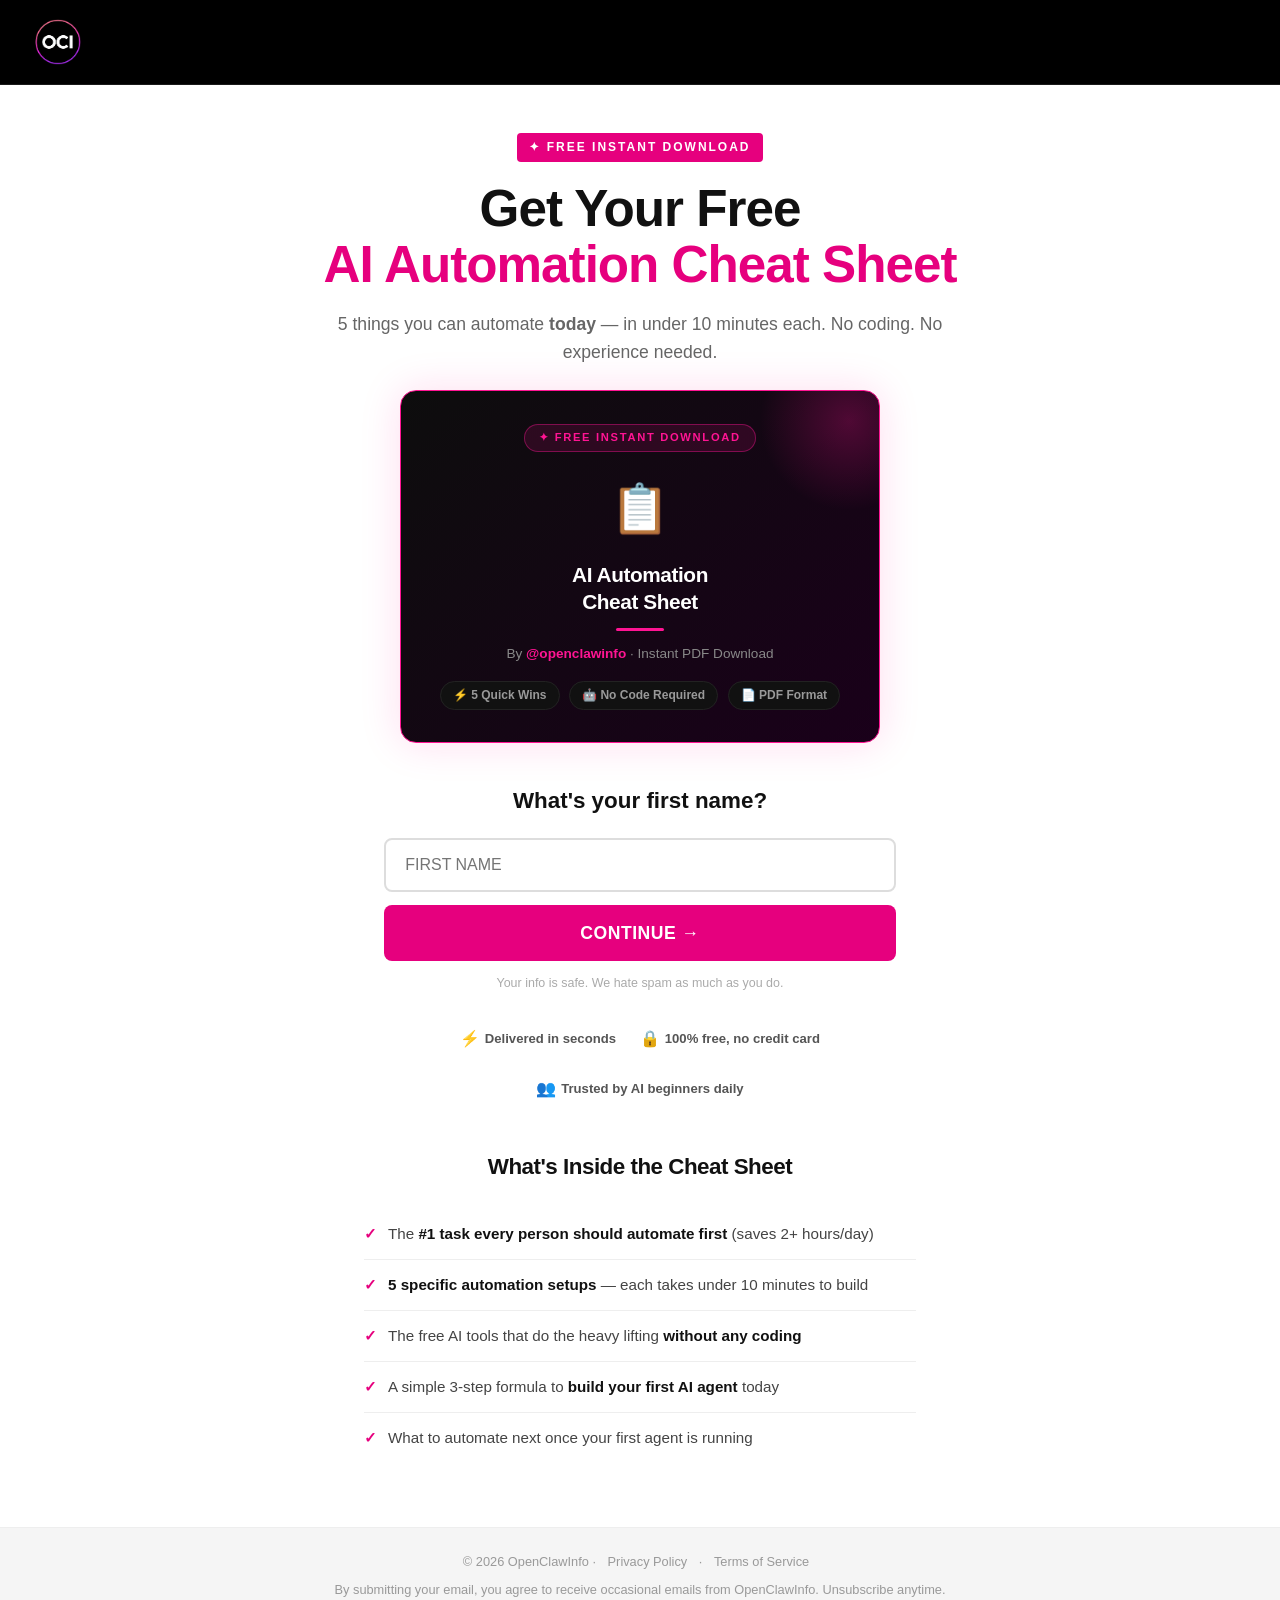
==== commit 1bdf7f23: "Website: center OCI logo in nav, upgrade cheat sheet preview card" ====
--- a/index.html
+++ b/index.html
@@ -63,8 +63,8 @@
 </head>
 <body>
 
-<nav class="funnel-nav">
-  <div class="logo">Open<span>Claw</span>Info</div>
+<nav class="funnel-nav" style="padding:1rem 2rem;border-bottom:1px solid #1a1a1a;background:#000;text-align:center;">
+  <img src="brand/oci-circle-logo-official.png" alt="OpenClaw Info" style="height:52px;width:auto;display:inline-block;">
 </nav>
 
 <div class="funnel-hero">
@@ -72,11 +72,26 @@
   <h1>Get Your Free<br><em>AI Automation Cheat Sheet</em></h1>
   <p style="font-size:1.1rem;color:#666;margin-bottom:1.5rem;">5 things you can automate <strong>today</strong> — in under 10 minutes each. No coding. No experience needed.</p>
 
-  <div class="product-preview">
-    <div class="product-img">
-      <div class="doc-icon">📄</div>
-      <h3>AI Automation Cheat Sheet</h3>
-      <p>By <span class="magenta">@openclawinfo</span> · Instant PDF Download</p>
+  <div style="margin:1.5rem auto 0;max-width:480px;">
+    <div style="background:linear-gradient(135deg,#0d0d0d 0%,#1a001a 100%);border:1px solid #FF1493;border-radius:16px;padding:2rem;text-align:center;position:relative;overflow:hidden;box-shadow:0 0 40px rgba(255,20,147,0.15);">
+      <!-- Glow effect -->
+      <div style="position:absolute;top:-60px;right:-60px;width:180px;height:180px;background:radial-gradient(circle,rgba(255,20,147,0.25) 0%,transparent 70%);pointer-events:none;"></div>
+      <!-- Top badge -->
+      <div style="display:inline-block;background:rgba(255,20,147,0.12);border:1px solid rgba(255,20,147,0.4);color:#FF1493;font-size:0.7rem;font-weight:800;letter-spacing:0.15em;text-transform:uppercase;padding:4px 14px;border-radius:20px;margin-bottom:1.2rem;">✦ Free Instant Download</div>
+      <!-- PDF icon -->
+      <div style="font-size:3rem;margin-bottom:0.8rem;">📋</div>
+      <!-- Title -->
+      <h3 style="color:#fff;font-size:1.3rem;font-weight:900;letter-spacing:-0.02em;margin-bottom:0.4rem;line-height:1.3;">AI Automation<br>Cheat Sheet</h3>
+      <!-- Divider -->
+      <div style="width:48px;height:3px;background:#FF1493;margin:0.8rem auto;border-radius:2px;"></div>
+      <!-- Sub info -->
+      <p style="color:#888;font-size:0.85rem;margin-bottom:1rem;">By <a href="https://www.instagram.com/openclawinfo" target="_blank" rel="noopener" style="color:#FF1493;font-weight:700;text-decoration:none;">@openclawinfo</a> · Instant PDF Download</p>
+      <!-- Stats pills -->
+      <div style="display:flex;justify-content:center;gap:0.6rem;flex-wrap:wrap;">
+        <span style="background:#111;border:1px solid #222;color:#999;font-size:0.75rem;font-weight:600;padding:4px 12px;border-radius:20px;">⚡ 5 Quick Wins</span>
+        <span style="background:#111;border:1px solid #222;color:#999;font-size:0.75rem;font-weight:600;padding:4px 12px;border-radius:20px;">🤖 No Code Required</span>
+        <span style="background:#111;border:1px solid #222;color:#999;font-size:0.75rem;font-weight:600;padding:4px 12px;border-radius:20px;">📄 PDF Format</span>
+      </div>
     </div>
   </div>
 </div>
@@ -148,7 +163,7 @@
     btn.textContent = 'SENDING...';
     btn.disabled = true;
 
-    fetch('https://formspree.io/f/REPLACE_WITH_FORMSPREE_ID', {
+    fetch('https://formspree.io/f/mojpejgk', {
       method: 'POST',
       headers: { 'Content-Type': 'application/json' },
       body: JSON.stringify({ firstName: firstName, email: email, _next: '/free-download' })
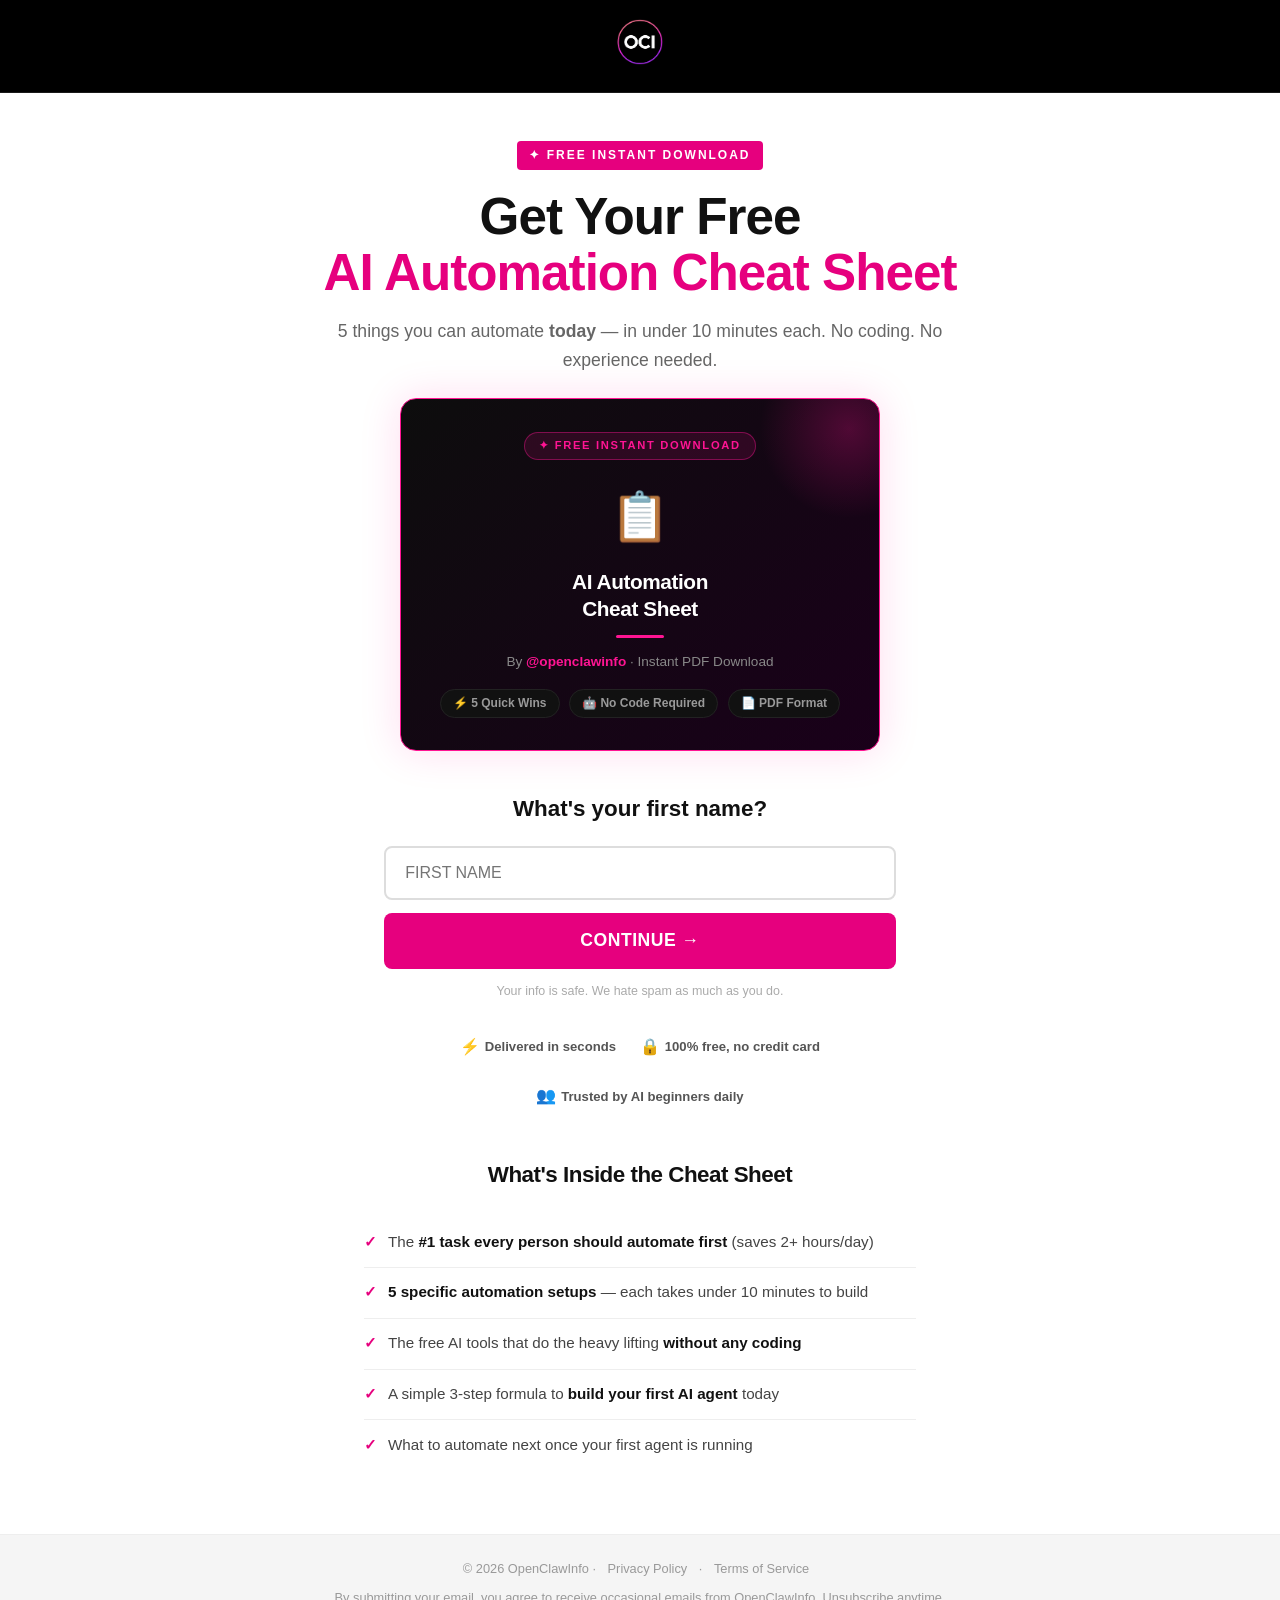
==== commit c333abc6: "Center OCI logo in nav - fix width" ====
--- a/index.html
+++ b/index.html
@@ -63,7 +63,7 @@
 </head>
 <body>
 
-<nav class="funnel-nav" style="padding:1rem 2rem;border-bottom:1px solid #1a1a1a;background:#000;text-align:center;">
+<nav style="width:100%;padding:1rem 2rem;border-bottom:1px solid #1a1a1a;background:#000;text-align:center;display:block;">
   <img src="brand/oci-circle-logo-official.png" alt="OpenClaw Info" style="height:52px;width:auto;display:inline-block;">
 </nav>
 
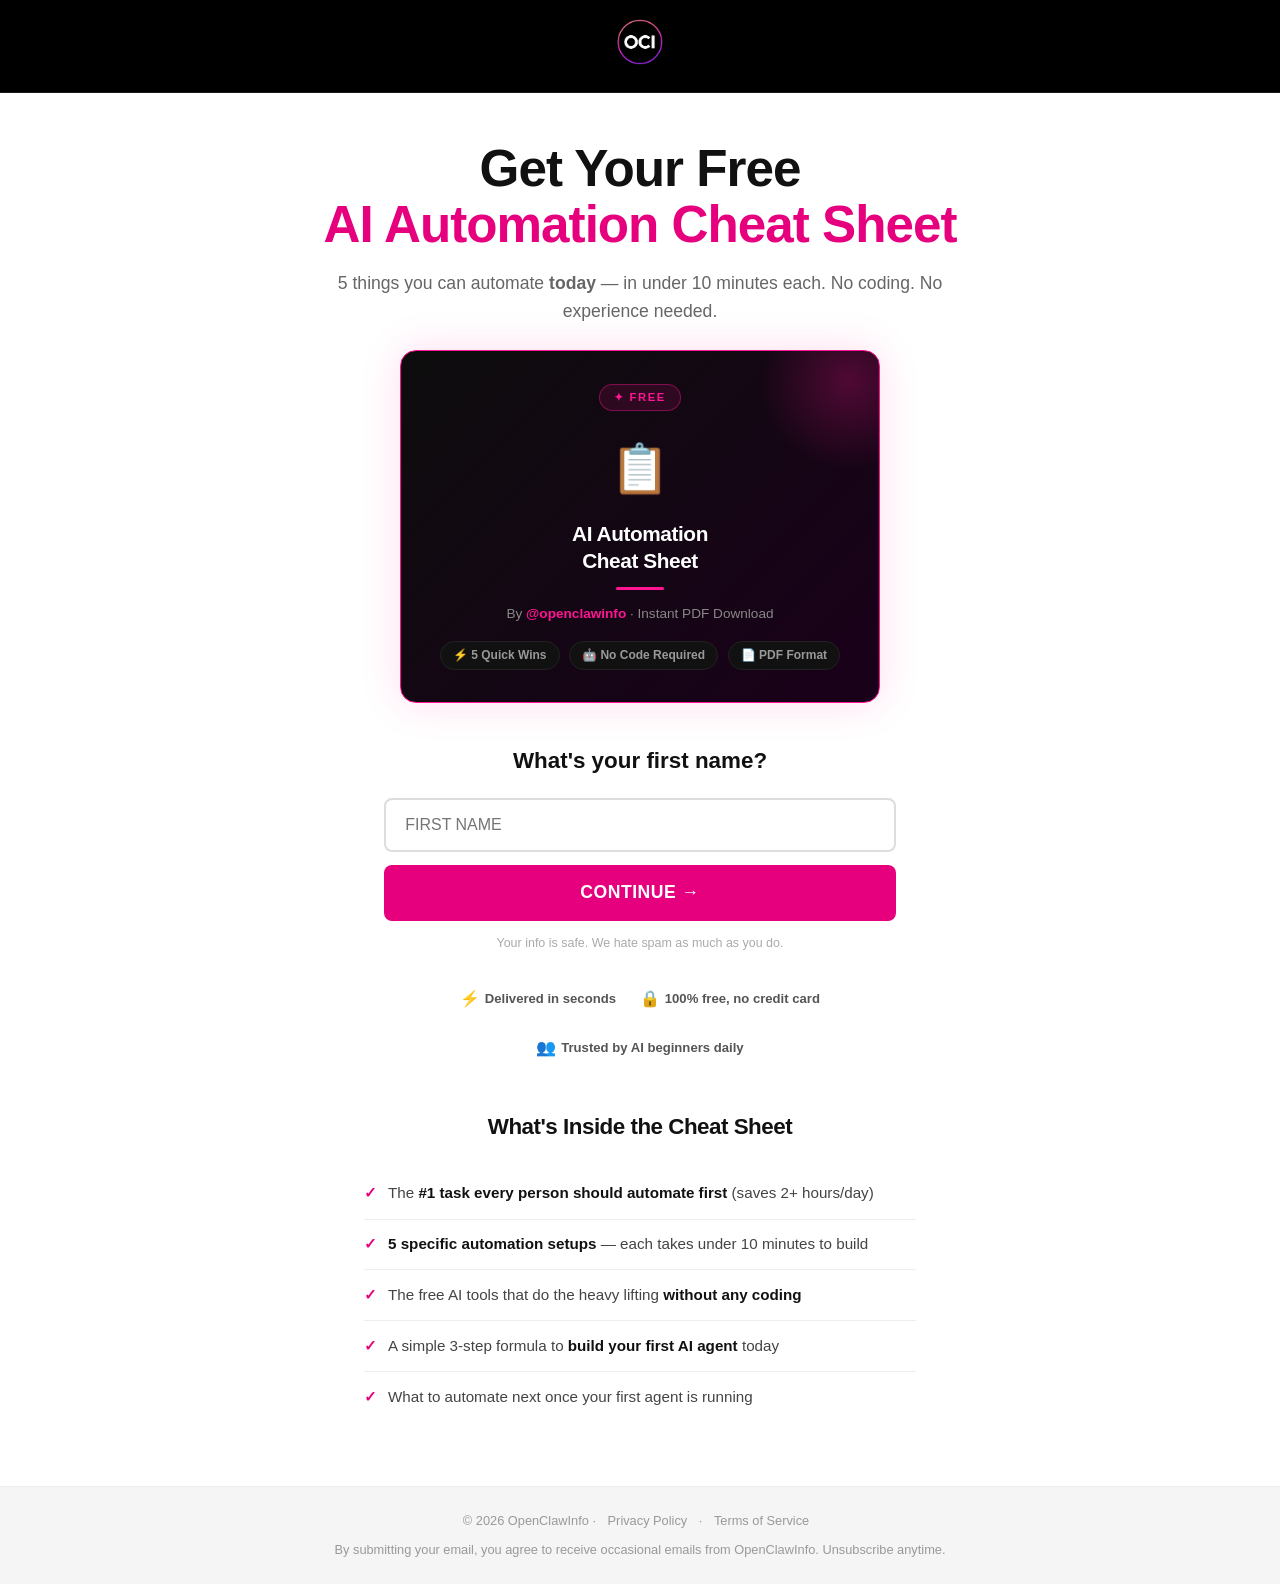
==== commit 83844373: "Remove top free badge, change card badge to FREE" ====
--- a/index.html
+++ b/index.html
@@ -68,7 +68,6 @@
 </nav>
 
 <div class="funnel-hero">
-  <div class="free-badge">✦ Free Instant Download</div>
   <h1>Get Your Free<br><em>AI Automation Cheat Sheet</em></h1>
   <p style="font-size:1.1rem;color:#666;margin-bottom:1.5rem;">5 things you can automate <strong>today</strong> — in under 10 minutes each. No coding. No experience needed.</p>
 
@@ -77,7 +76,7 @@
       <!-- Glow effect -->
       <div style="position:absolute;top:-60px;right:-60px;width:180px;height:180px;background:radial-gradient(circle,rgba(255,20,147,0.25) 0%,transparent 70%);pointer-events:none;"></div>
       <!-- Top badge -->
-      <div style="display:inline-block;background:rgba(255,20,147,0.12);border:1px solid rgba(255,20,147,0.4);color:#FF1493;font-size:0.7rem;font-weight:800;letter-spacing:0.15em;text-transform:uppercase;padding:4px 14px;border-radius:20px;margin-bottom:1.2rem;">✦ Free Instant Download</div>
+      <div style="display:inline-block;background:rgba(255,20,147,0.12);border:1px solid rgba(255,20,147,0.4);color:#FF1493;font-size:0.7rem;font-weight:800;letter-spacing:0.15em;text-transform:uppercase;padding:4px 14px;border-radius:20px;margin-bottom:1.2rem;">✦ FREE</div>
       <!-- PDF icon -->
       <div style="font-size:3rem;margin-bottom:0.8rem;">📋</div>
       <!-- Title -->
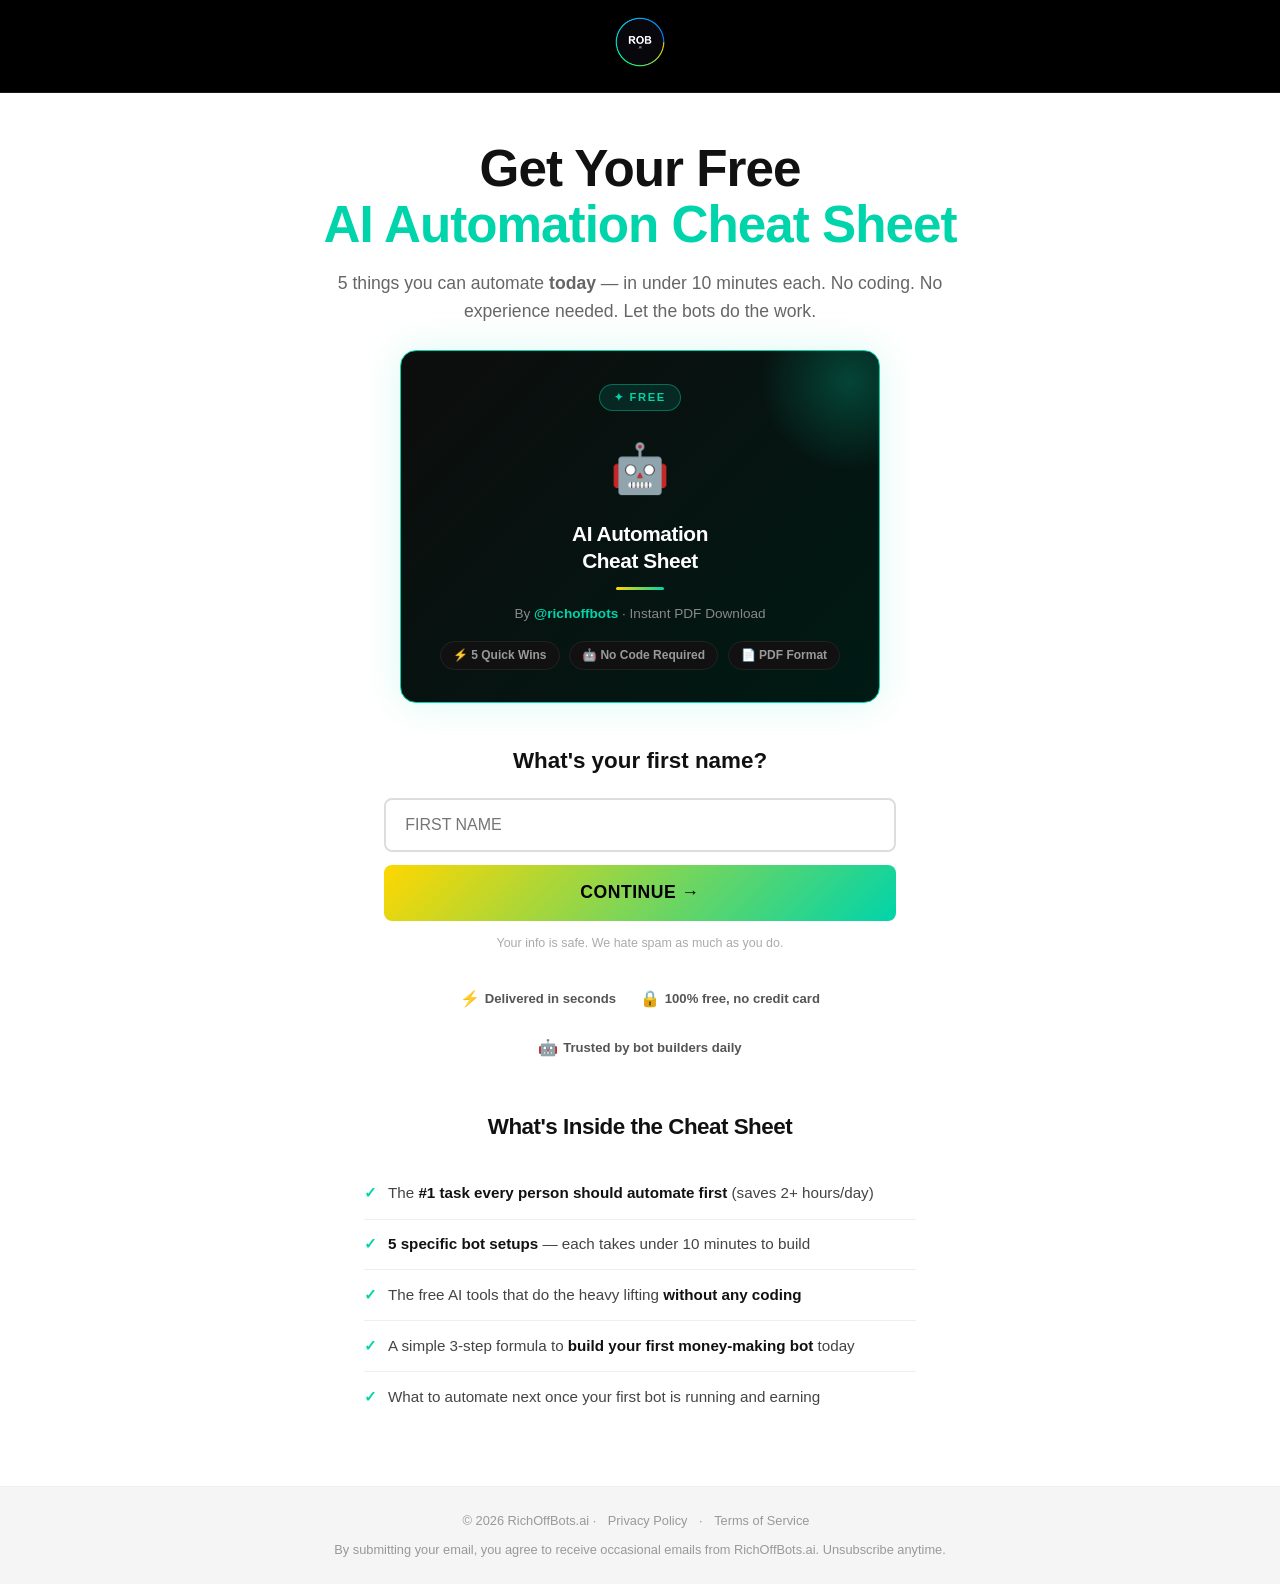
==== commit c0c7deaa: "Rebrand from OpenClawInfo to RichOffBots.ai - Replace all OpenClaw/OCI branding with RichOffBots.ai " ====
--- a/index.html
+++ b/index.html
@@ -3,25 +3,24 @@
 <head>
   <meta charset="UTF-8">
   <meta name="viewport" content="width=device-width, initial-scale=1.0">
-  <title>Get Your Free AI Automation Cheat Sheet | OpenClawInfo</title>
-  <meta name="description" content="5 things you can automate today in under 10 minutes each. Free instant download.">
+  <title>Get Your Free AI Automation Cheat Sheet | RichOffBots.ai</title>
+  <meta name="description" content="5 things you can automate today in under 10 minutes each. Free instant download from RichOffBots.ai">
   <link rel="stylesheet" href="styles.css">
   <style>
     body { background: #fff; color: #111; font-family: -apple-system, BlinkMacSystemFont, 'Inter', sans-serif; }
     .funnel-nav { padding: 1rem 2rem; border-bottom: 1px solid #eee; text-align: center; }
     .funnel-nav .logo { font-size: 1.2rem; font-weight: 800; color: #111; letter-spacing: -0.5px; }
-    .funnel-nav .logo span { color: #E6007E; }
+    .funnel-nav .logo span { color: #00D4AA; }
 
     .funnel-hero { text-align: center; padding: 3rem 1.5rem 1rem; max-width: 700px; margin: 0 auto; }
-    .free-badge { display: inline-block; background: #E6007E; color: white; font-size: 0.75rem; font-weight: 800; letter-spacing: 2px; padding: 0.3rem 0.8rem; border-radius: 4px; margin-bottom: 1.2rem; text-transform: uppercase; }
+    .free-badge { display: inline-block; background: #00D4AA; color: #000; font-size: 0.75rem; font-weight: 800; letter-spacing: 2px; padding: 0.3rem 0.8rem; border-radius: 4px; margin-bottom: 1.2rem; text-transform: uppercase; }
     .funnel-hero h1 { font-size: clamp(2rem, 5vw, 3.2rem); font-weight: 900; line-height: 1.1; letter-spacing: -1px; margin-bottom: 1rem; color: #111; }
-    .funnel-hero h1 em { color: #E6007E; font-style: normal; }
+    .funnel-hero h1 em { color: #00D4AA; font-style: normal; }
     .product-preview { margin: 1.5rem auto; max-width: 500px; }
     .product-img { background: linear-gradient(135deg, #0a0a0a 0%, #1a1a1a 100%); border-radius: 12px; padding: 2rem; text-align: center; border: 1px solid #333; }
     .product-img .doc-icon { font-size: 3rem; margin-bottom: 0.5rem; }
     .product-img h3 { color: #fff; font-size: 1.1rem; font-weight: 800; margin-bottom: 0.3rem; }
     .product-img p { color: #888; font-size: 0.85rem; }
-    .product-img .magenta { color: #E6007E; }
 
     /* FORM */
     .funnel-form { max-width: 560px; margin: 1.5rem auto 0; padding: 0 1.5rem; }
@@ -34,13 +33,13 @@
       border-radius: 8px; outline: none; box-sizing: border-box; margin-bottom: 0.8rem;
       transition: border-color 0.2s; font-family: inherit;
     }
-    .form-input:focus { border-color: #E6007E; }
+    .form-input:focus { border-color: #00D4AA; }
     .form-btn {
-      width: 100%; padding: 1.1rem; background: #E6007E; color: white; font-size: 1.1rem;
+      width: 100%; padding: 1.1rem; background: linear-gradient(135deg, #FFD700, #00D4AA); color: #000; font-size: 1.1rem;
       font-weight: 800; border: none; border-radius: 8px; cursor: pointer; letter-spacing: 0.5px;
-      text-transform: uppercase; transition: background 0.2s, transform 0.1s;
+      text-transform: uppercase; transition: transform 0.1s, box-shadow 0.2s;
     }
-    .form-btn:hover { background: #c0006a; transform: translateY(-1px); }
+    .form-btn:hover { transform: translateY(-1px); box-shadow: 0 4px 20px rgba(0,212,170,0.3); }
     .form-sub { text-align: center; font-size: 0.78rem; color: #aaa; margin-top: 0.8rem; }
 
     /* SOCIAL PROOF BELOW FORM */
@@ -54,7 +53,7 @@
     .teaser-list { list-style: none; padding: 0; }
     .teaser-list li { padding: 0.8rem 0; border-bottom: 1px solid #eee; font-size: 0.95rem; color: #444; padding-left: 1.5rem; position: relative; }
     .teaser-list li:last-child { border-bottom: none; }
-    .teaser-list li::before { content: "✓"; position: absolute; left: 0; color: #E6007E; font-weight: 800; }
+    .teaser-list li::before { content: "✓"; position: absolute; left: 0; color: #00D4AA; font-weight: 800; }
     .teaser-list li strong { color: #111; }
 
     footer { background: #f5f5f5; padding: 1.5rem; text-align: center; font-size: 0.8rem; color: #999; border-top: 1px solid #eee; }
@@ -64,27 +63,27 @@
 <body>
 
 <nav style="width:100%;padding:1rem 2rem;border-bottom:1px solid #1a1a1a;background:#000;text-align:center;display:block;">
-  <img src="brand/oci-circle-logo-official.png" alt="OpenClaw Info" style="height:52px;width:auto;display:inline-block;">
+  <img src="brand/rob-logo-v3-black-800.png" alt="RichOffBots.ai" style="height:52px;width:auto;display:inline-block;">
 </nav>
 
 <div class="funnel-hero">
   <h1>Get Your Free<br><em>AI Automation Cheat Sheet</em></h1>
-  <p style="font-size:1.1rem;color:#666;margin-bottom:1.5rem;">5 things you can automate <strong>today</strong> — in under 10 minutes each. No coding. No experience needed.</p>
+  <p style="font-size:1.1rem;color:#666;margin-bottom:1.5rem;">5 things you can automate <strong>today</strong> — in under 10 minutes each. No coding. No experience needed. Let the bots do the work.</p>
 
   <div style="margin:1.5rem auto 0;max-width:480px;">
-    <div style="background:linear-gradient(135deg,#0d0d0d 0%,#1a001a 100%);border:1px solid #FF1493;border-radius:16px;padding:2rem;text-align:center;position:relative;overflow:hidden;box-shadow:0 0 40px rgba(255,20,147,0.15);">
+    <div style="background:linear-gradient(135deg,#0d0d0d 0%,#001a14 100%);border:1px solid #00D4AA;border-radius:16px;padding:2rem;text-align:center;position:relative;overflow:hidden;box-shadow:0 0 40px rgba(0,212,170,0.15);">
       <!-- Glow effect -->
-      <div style="position:absolute;top:-60px;right:-60px;width:180px;height:180px;background:radial-gradient(circle,rgba(255,20,147,0.25) 0%,transparent 70%);pointer-events:none;"></div>
+      <div style="position:absolute;top:-60px;right:-60px;width:180px;height:180px;background:radial-gradient(circle,rgba(0,212,170,0.25) 0%,transparent 70%);pointer-events:none;"></div>
       <!-- Top badge -->
-      <div style="display:inline-block;background:rgba(255,20,147,0.12);border:1px solid rgba(255,20,147,0.4);color:#FF1493;font-size:0.7rem;font-weight:800;letter-spacing:0.15em;text-transform:uppercase;padding:4px 14px;border-radius:20px;margin-bottom:1.2rem;">✦ FREE</div>
+      <div style="display:inline-block;background:rgba(0,212,170,0.12);border:1px solid rgba(0,212,170,0.4);color:#00D4AA;font-size:0.7rem;font-weight:800;letter-spacing:0.15em;text-transform:uppercase;padding:4px 14px;border-radius:20px;margin-bottom:1.2rem;">✦ FREE</div>
       <!-- PDF icon -->
-      <div style="font-size:3rem;margin-bottom:0.8rem;">📋</div>
+      <div style="font-size:3rem;margin-bottom:0.8rem;">🤖</div>
       <!-- Title -->
       <h3 style="color:#fff;font-size:1.3rem;font-weight:900;letter-spacing:-0.02em;margin-bottom:0.4rem;line-height:1.3;">AI Automation<br>Cheat Sheet</h3>
       <!-- Divider -->
-      <div style="width:48px;height:3px;background:#FF1493;margin:0.8rem auto;border-radius:2px;"></div>
+      <div style="width:48px;height:3px;background:linear-gradient(90deg,#FFD700,#00D4AA);margin:0.8rem auto;border-radius:2px;"></div>
       <!-- Sub info -->
-      <p style="color:#888;font-size:0.85rem;margin-bottom:1rem;">By <a href="https://www.instagram.com/openclawinfo" target="_blank" rel="noopener" style="color:#FF1493;font-weight:700;text-decoration:none;">@openclawinfo</a> · Instant PDF Download</p>
+      <p style="color:#888;font-size:0.85rem;margin-bottom:1rem;">By <a href="https://www.instagram.com/richoffbots" target="_blank" rel="noopener" style="color:#00D4AA;font-weight:700;text-decoration:none;">@richoffbots</a> · Instant PDF Download</p>
       <!-- Stats pills -->
       <div style="display:flex;justify-content:center;gap:0.6rem;flex-wrap:wrap;">
         <span style="background:#111;border:1px solid #222;color:#999;font-size:0.75rem;font-weight:600;padding:4px 12px;border-radius:20px;">⚡ 5 Quick Wins</span>
@@ -118,7 +117,7 @@
 <div class="trust-row">
   <div class="trust-item"><span class="icon">⚡</span> Delivered in seconds</div>
   <div class="trust-item"><span class="icon">🔒</span> 100% free, no credit card</div>
-  <div class="trust-item"><span class="icon">👥</span> Trusted by AI beginners daily</div>
+  <div class="trust-item"><span class="icon">🤖</span> Trusted by bot builders daily</div>
 </div>
 
 <!-- WHAT'S INSIDE TEASER -->
@@ -126,16 +125,16 @@
   <h2>What's Inside the Cheat Sheet</h2>
   <ul class="teaser-list">
     <li>The <strong>#1 task every person should automate first</strong> (saves 2+ hours/day)</li>
-    <li><strong>5 specific automation setups</strong> — each takes under 10 minutes to build</li>
+    <li><strong>5 specific bot setups</strong> — each takes under 10 minutes to build</li>
     <li>The free AI tools that do the heavy lifting <strong>without any coding</strong></li>
-    <li>A simple 3-step formula to <strong>build your first AI agent</strong> today</li>
-    <li>What to automate next once your first agent is running</li>
+    <li>A simple 3-step formula to <strong>build your first money-making bot</strong> today</li>
+    <li>What to automate next once your first bot is running and earning</li>
   </ul>
 </div>
 
 <footer>
-  <p>© 2026 OpenClawInfo · <a href="privacy.html">Privacy Policy</a> · <a href="terms.html">Terms of Service</a></p>
-  <p style="margin-top:0.5rem;">By submitting your email, you agree to receive occasional emails from OpenClawInfo. Unsubscribe anytime.</p>
+  <p>© 2026 RichOffBots.ai · <a href="privacy.html">Privacy Policy</a> · <a href="terms.html">Terms of Service</a></p>
+  <p style="margin-top:0.5rem;">By submitting your email, you agree to receive occasional emails from RichOffBots.ai. Unsubscribe anytime.</p>
 </footer>
 
 <script>
@@ -153,7 +152,14 @@
 
   function submitForm() {
     const email = document.getElementById('emailInput').value.trim();
-    if (!email || !email.includes('@')) {
+    // Strict email validation - must have text@text.tld format
+    const emailRegex = /^[a-zA-Z0-9._%+\-]+@[a-zA-Z0-9.\-]+\.[a-zA-Z]{2,}$/;
+    if (!email || !emailRegex.test(email)) {
+      const inp = document.getElementById('emailInput');
+      inp.focus();
+      inp.style.borderColor = '#00D4AA';
+      inp.placeholder = 'Please enter a valid email (e.g. you@gmail.com)';
+      setTimeout(() => { inp.style.borderColor = ''; }, 3000);
       document.getElementById('emailInput').focus();
       return;
     }
--- a/styles.css
+++ b/styles.css
@@ -1,14 +1,17 @@
 * { margin: 0; padding: 0; box-sizing: border-box; }
 
 :root {
-  --magenta: #E6007E;
-  --magenta-dark: #c0006a;
+  --accent: #00D4AA;
+  --accent-dark: #00B392;
+  --gold: #FFD700;
   --bg: #0a0a0a;
   --bg2: #111111;
   --bg3: #1a1a1a;
   --text: #f0f0f0;
   --muted: #888;
   --border: #222;
+  /* Legacy alias */
+  --magenta: #00D4AA;
 }
 
 body {
@@ -18,8 +21,24 @@
   line-height: 1.6;
 }
 
-a { color: var(--magenta); text-decoration: none; }
+a { color: var(--accent); text-decoration: none; }
 a:hover { text-decoration: underline; }
+
+/* HEADER */
+.site-header {
+  border-bottom: 1px solid var(--border);
+  position: sticky;
+  top: 0;
+  background: rgba(10,10,10,0.95);
+  backdrop-filter: blur(10px);
+  z-index: 100;
+  padding: 1rem 2rem;
+}
+.header-inner {
+  display: flex;
+  align-items: center;
+  justify-content: space-between;
+}
 
 /* NAV */
 nav {
@@ -35,16 +54,32 @@
   z-index: 100;
 }
 .logo { font-size: 1.4rem; font-weight: 800; color: var(--text); letter-spacing: -0.5px; }
-.logo span { color: var(--magenta); }
+.logo .brand { color: var(--accent); }
+.logo .claw { color: var(--accent); }
+.logo span { color: var(--accent); }
+.logo-tagline { font-size: 0.75rem; color: var(--muted); letter-spacing: 0.5px; margin-top: 2px; }
 .nav-cta {
-  background: var(--magenta);
-  color: white;
+  background: var(--accent);
+  color: #000;
   padding: 0.5rem 1.2rem;
   border-radius: 6px;
   font-weight: 600;
   font-size: 0.9rem;
 }
-.nav-cta:hover { background: var(--magenta-dark); text-decoration: none; }
+.nav-cta:hover { background: var(--accent-dark); text-decoration: none; }
+
+.btn {
+  display: inline-block;
+  background: var(--accent);
+  color: #000;
+  padding: 0.6rem 1.4rem;
+  border-radius: 6px;
+  font-weight: 700;
+  font-size: 0.9rem;
+  text-decoration: none;
+  transition: background 0.2s;
+}
+.btn:hover { background: var(--accent-dark); text-decoration: none; }
 
 /* HERO */
 .hero {
@@ -55,9 +90,9 @@
 }
 .hero-badge {
   display: inline-block;
-  background: rgba(230,0,126,0.15);
-  border: 1px solid rgba(230,0,126,0.3);
-  color: var(--magenta);
+  background: rgba(0,212,170,0.15);
+  border: 1px solid rgba(0,212,170,0.3);
+  color: var(--accent);
   padding: 0.4rem 1rem;
   border-radius: 100px;
   font-size: 0.85rem;
@@ -72,7 +107,7 @@
   margin-bottom: 1.5rem;
   letter-spacing: -1px;
 }
-.hero h1 em { color: var(--magenta); font-style: normal; }
+.hero h1 em { color: var(--accent); font-style: normal; }
 .hero p {
   font-size: 1.2rem;
   color: #bbb;
@@ -81,15 +116,15 @@
 }
 .cta-button {
   display: inline-block;
-  background: var(--magenta);
-  color: white;
+  background: linear-gradient(135deg, var(--gold), var(--accent));
+  color: #000;
   padding: 1rem 2.5rem;
   border-radius: 8px;
   font-size: 1.1rem;
   font-weight: 700;
-  transition: background 0.2s, transform 0.1s;
-}
-.cta-button:hover { background: var(--magenta-dark); text-decoration: none; transform: translateY(-1px); }
+  transition: transform 0.1s, box-shadow 0.2s;
+}
+.cta-button:hover { text-decoration: none; transform: translateY(-1px); box-shadow: 0 4px 20px rgba(0,212,170,0.3); }
 .hero-sub { margin-top: 1rem; font-size: 0.85rem; color: var(--muted); }
 
 /* SECTIONS */
@@ -100,7 +135,7 @@
   font-weight: 700;
   letter-spacing: 2px;
   text-transform: uppercase;
-  color: var(--magenta);
+  color: var(--accent);
   margin-bottom: 1rem;
 }
 h2 {
@@ -142,7 +177,7 @@
 .chapter-num {
   font-size: 0.8rem;
   font-weight: 800;
-  color: var(--magenta);
+  color: var(--accent);
   min-width: 60px;
   padding-top: 2px;
   letter-spacing: 1px;
@@ -165,7 +200,7 @@
   content: "✓";
   position: absolute;
   left: 0;
-  color: var(--magenta);
+  color: var(--accent);
   font-weight: 800;
 }
 
@@ -173,13 +208,13 @@
 .pricing { text-align: center; }
 .price-card {
   background: var(--bg2);
-  border: 2px solid var(--magenta);
+  border: 2px solid var(--accent);
   border-radius: 16px;
   padding: 3rem 2rem;
   max-width: 500px;
   margin: 0 auto;
 }
-.price-tag { font-size: 4rem; font-weight: 900; color: var(--magenta); }
+.price-tag { font-size: 4rem; font-weight: 900; color: var(--gold); }
 .price-tag sup { font-size: 2rem; vertical-align: super; }
 .price-sub { color: var(--muted); margin-bottom: 2rem; }
 .price-includes { list-style: none; margin-bottom: 2rem; text-align: left; }
@@ -190,7 +225,7 @@
   color: #ccc;
   font-size: 0.95rem;
 }
-.price-includes li::before { content: "✓"; position: absolute; left: 0; color: var(--magenta); font-weight: 800; }
+.price-includes li::before { content: "✓"; position: absolute; left: 0; color: var(--accent); font-weight: 800; }
 .guarantee { margin-top: 1.5rem; font-size: 0.85rem; color: var(--muted); }
 
 /* TESTIMONIALS */
@@ -219,12 +254,12 @@
 .faq-item p { font-size: 0.95rem; color: #999; }
 
 /* CTA BOTTOM */
-.cta-bottom { text-align: center; background: linear-gradient(135deg, #1a001a 0%, #0a0a0a 100%); }
+.cta-bottom { text-align: center; background: linear-gradient(135deg, #001a14 0%, #0a0a0a 100%); }
 .cta-bottom h2 { margin-bottom: 1rem; }
 .cta-bottom p { color: #999; margin-bottom: 2rem; }
 
 /* FOOTER */
-footer {
+.site-footer, footer {
   background: var(--bg);
   border-top: 1px solid var(--border);
   padding: 2rem;
@@ -232,8 +267,13 @@
   font-size: 0.85rem;
   color: var(--muted);
 }
-footer a { color: var(--muted); margin: 0 0.5rem; }
-footer a:hover { color: var(--magenta); }
+.site-footer a, footer a { color: var(--muted); margin: 0 0.5rem; }
+.site-footer a:hover, footer a:hover { color: var(--accent); }
+.footer-logo { font-size: 1.2rem; font-weight: 800; margin-bottom: 0.8rem; color: var(--text); }
+.footer-logo .brand { color: var(--accent); }
+.footer-links { margin-bottom: 0.8rem; }
+.footer-links a { margin: 0 0.6rem; }
+.footer-copy { font-size: 0.8rem; color: var(--muted); }
 
 /* POLICY PAGES */
 .policy-content {
